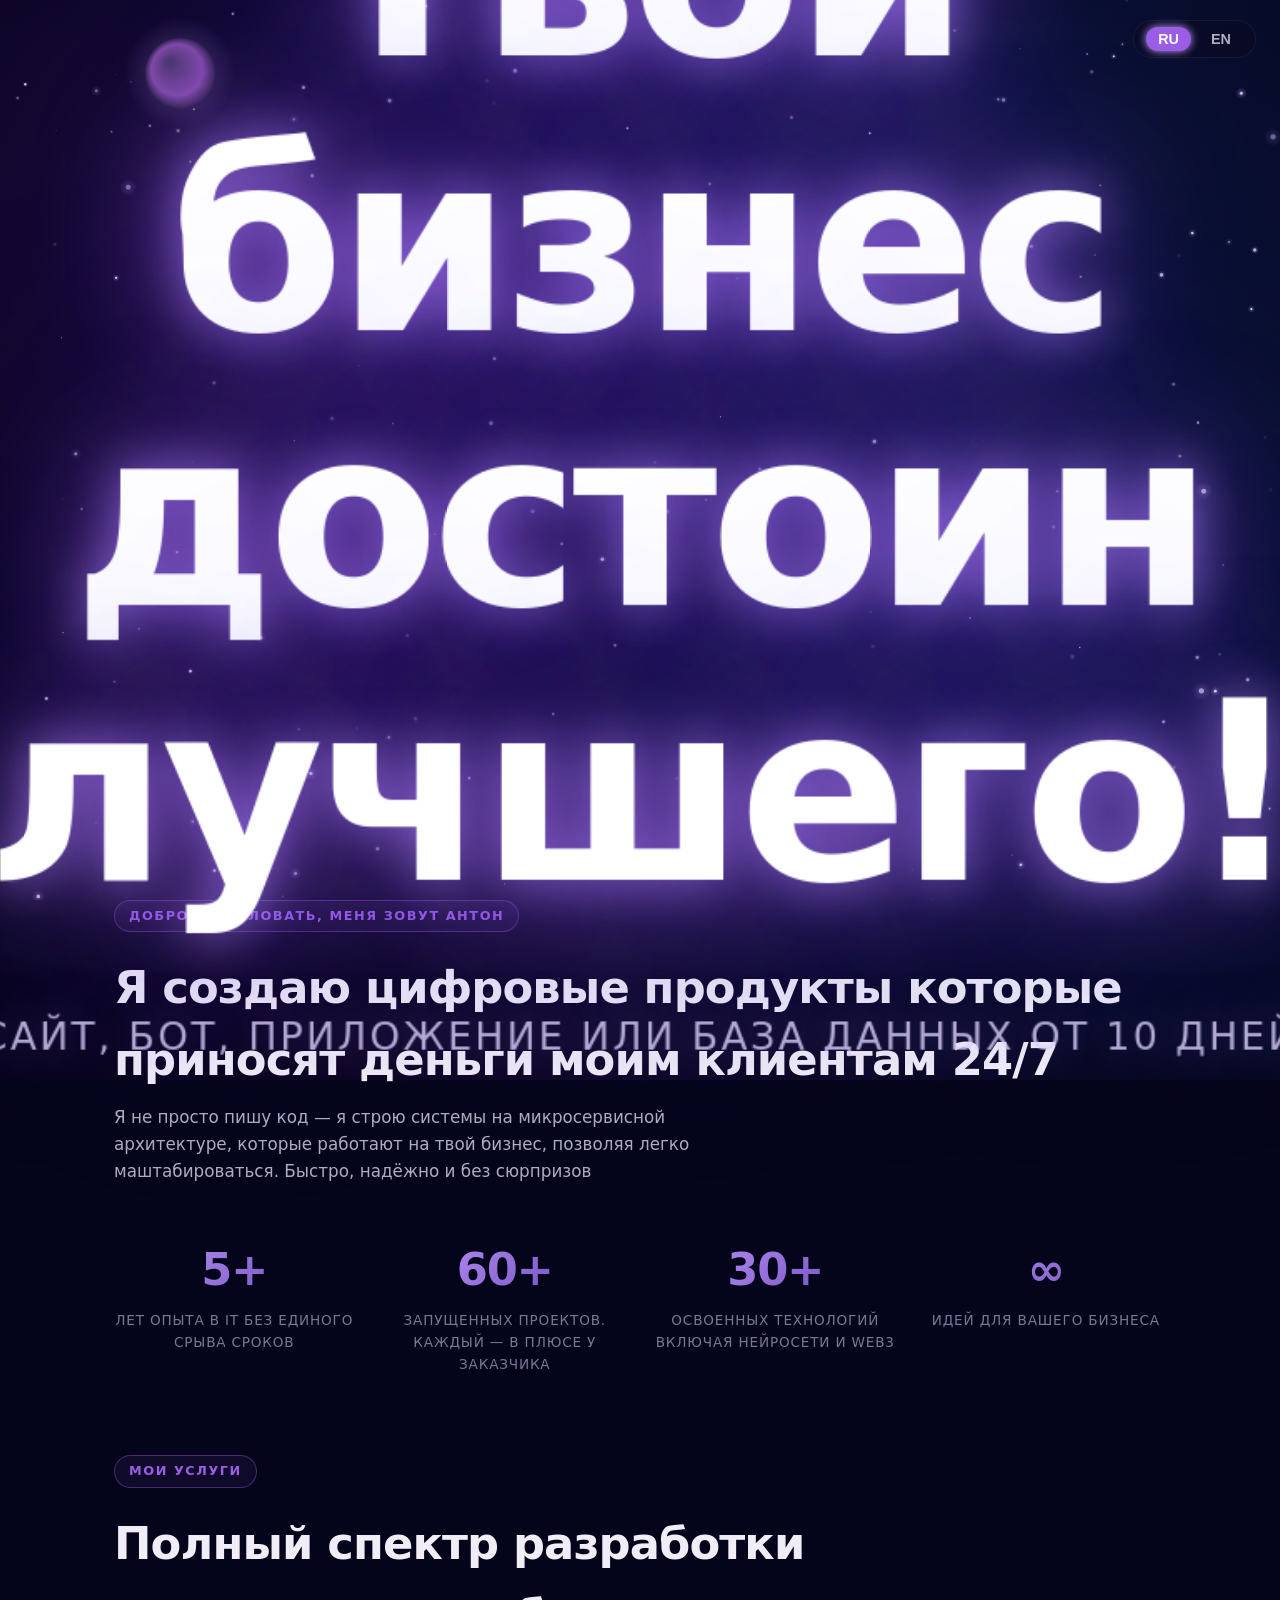
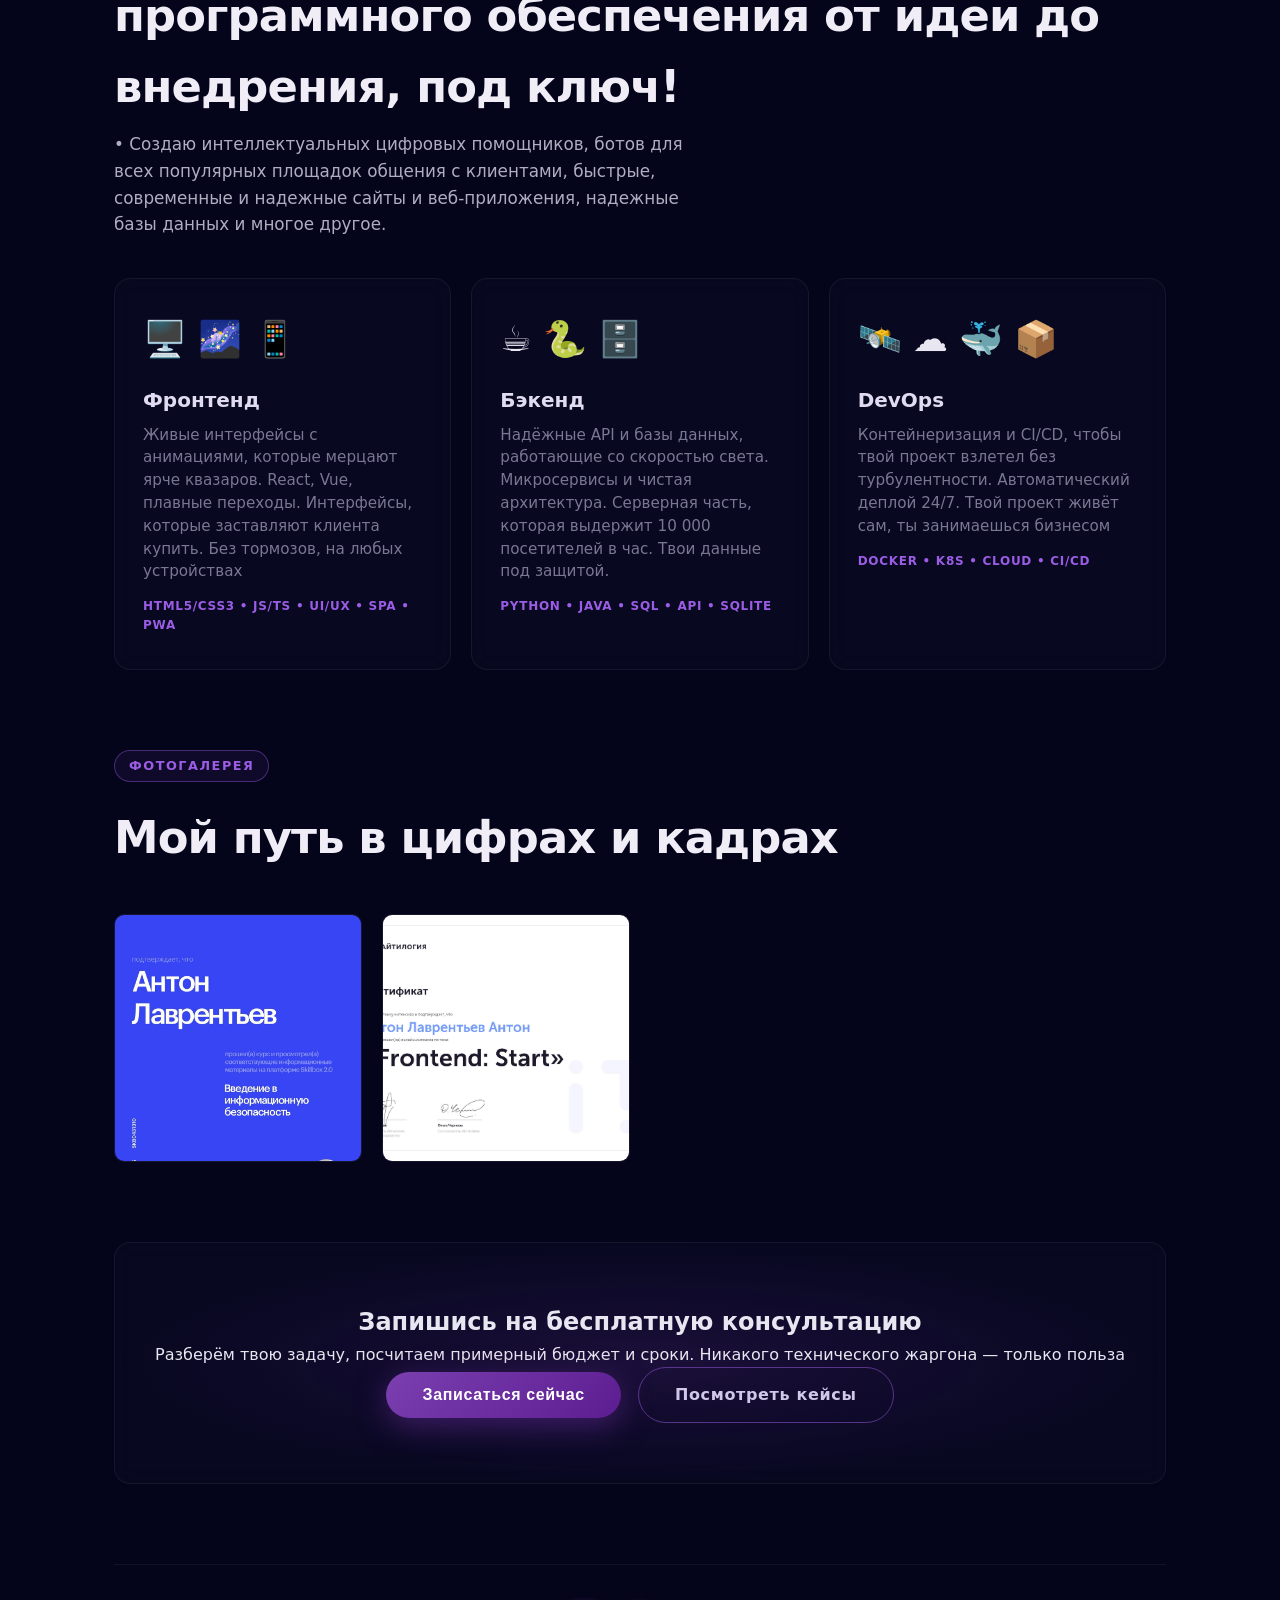
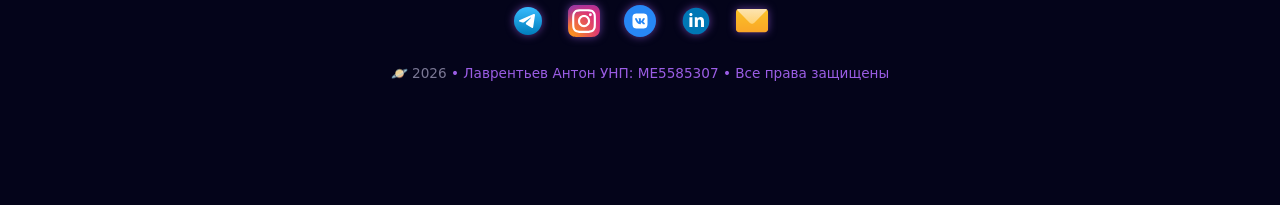
==== index.html @ 0339037e "Add files via upload" ====
<!DOCTYPE html>
<html lang="ru">
<head>
    <meta charset="UTF-8">
    <meta name="viewport" content="width=device-width, initial-scale=1.0">
    <title data-i18n="title"></title>
    <link rel="stylesheet" href="css/style.css">
</head>
<body>

    <canvas id="bgStarsCanvas"></canvas>
    <canvas id="spaceCanvas"></canvas>

    <div class="lang-switcher">
        <button class="lang-btn" data-lang="ru">RU</button>
        <button class="lang-btn" data-lang="en">EN</button>
    </div>

    <div class="hero-text-overlay" id="heroTextOverlay">
        <div class="main-title" data-i18n="hero_title"></div>
        <div class="sub-title">
            <span class="accent-star"></span> <span data-i18n="hero_welcome"></span> <span class="accent-star"></span>
        </div>
    </div>

    <div class="main-content" id="mainContent">
        <div class="content-inner">
            <div class="section" data-reveal>
                <div class="section-header">
                    <span class="label" data-i18n="greeting_label"></span>
                    <h2 data-i18n="greeting_title"></h2>
                    <p data-i18n="greeting_desc"></p>
                </div>
                <div class="stats-row">
                    <div class="stat-item"><div class="stat-number">5+</div><div class="stat-label" data-i18n="stat1"></div></div>
                    <div class="stat-item"><div class="stat-number">60+</div><div class="stat-label" data-i18n="stat2"></div></div>
                    <div class="stat-item"><div class="stat-number">30+</div><div class="stat-label" data-i18n="stat3"></div></div>
                    <div class="stat-item"><div class="stat-number">∞</div><div class="stat-label" data-i18n="stat4"></div></div>
                </div>
            </div>

            <div class="section" data-reveal>
                <div class="section-header">
                    <span class="label" data-i18n="services_label"></span>
                    <h2 data-i18n="services_title"></h2>
                    <p data-i18n="services_desc"></p>
                </div>
                <div class="cards-grid">
                    <div class="card">
                        <span class="card-icon"> 🖥️ 🌌 📱</span>
                        <h3 data-i18n="card1_title"></h3>
                        <p data-i18n="card1_desc"></p>
                        <span class="card-tag" data-i18n="card1_tag"></span>
                    </div>
                    <div class="card">
                        <span class="card-icon"> ☕️ 🐍 🗄️</span>
                        <h3 data-i18n="card2_title"></h3>
                        <p data-i18n="card2_desc"></p>
                        <span class="card-tag" data-i18n="card2_tag"></span>
                    </div>
                    <div class="card">
                        <span class="card-icon"> 🛰️ ☁️ 🐳 📦</span>
                        <h3 data-i18n="card3_title"></h3>
                        <p data-i18n="card3_desc"></p>
                        <span class="card-tag" data-i18n="card3_tag"></span>
                    </div>
                </div>
            </div>

            <div class="section" data-reveal>
                <div class="section-header">
                    <span class="label" data-i18n="gallery_label"></span>
                    <h2 data-i18n="gallery_title"></h2>
                </div>
                <div class="gallery-grid" id="galleryGrid"></div>
            </div>

            <div class="section cta-section" data-reveal>
                <h2 data-i18n="cta_title"></h2>
                <p data-i18n="cta_desc"></p>
                <button class="btn btn-primary" id="openFormBtn" data-i18n="cta_btn1"></button>
                <a href="https://github.com/lavren007" class="btn btn-outline" data-i18n="cta_btn2"></a>
            </div>

            <div class="footer">
                <div class="social-links">
                    <a href="https://t.me/lavrik0904" target="_blank" rel="noopener noreferrer"><img src="images/telegram.svg" alt="Telegram"></a>
                    <a href="https://instagram.com/ваш_логин" target="_blank" rel="noopener noreferrer"><img src="images/instagram.svg" alt="Instagram"></a>
                    <a href="https://vk.ru/id1109062218" target="_blank" rel="noopener noreferrer"><img src="images/vk.svg" alt="VK"></a>
                    <a href="https://www.linkedin.com/in/anton-l-b99325390" target="_blank" rel="noopener noreferrer"><img src="images/linkedin.svg" alt="LinkedIn"></a>
                    <a href="mailto:Anton_lavren@mail.ru" target="_blank" rel="noopener noreferrer"><img src="images/mail.svg" alt="Email"></a>
                </div>
                <p>🪐 2026 <span>•</span> <span data-i18n="footer_text"></span> <span>•</span> <span data-i18n="footer_rights"></span></p>
            </div>
        </div>
    </div>

    <!-- Модальное окно с формой обратной связи -->
    <div id="contactModal" class="modal">
        <div class="modal-content">
            <span class="close-modal">&times;</span>
            <h2 data-i18n="form_title"></h2>
            <form id="contactForm">
                <div class="form-group">
                    <label data-i18n="form_name_label"></label>
                    <input type="text" id="name" name="name" required>
                </div>
                <div class="form-group">
                    <label data-i18n="form_phone_label"></label>
                    <input type="tel" id="phone" name="phone" required>
                </div>
                <div class="form-group">
                    <label data-i18n="form_email_label"></label>
                    <input type="email" id="email" name="email" required>
                </div>
                <div class="form-group">
                    <label data-i18n="form_task_label"></label>
                    <textarea id="task" name="task" rows="4" required></textarea>
                </div>
                <button type="submit" class="btn btn-primary" data-i18n="form_submit_btn"></button>
            </form>
        </div>
    </div>

    <!-- Уведомление -->
    <div id="notification" class="notification"></div>

    <div id="lightbox" class="lightbox">
        <div class="lightbox-content">
            <button class="close-lightbox" id="closeLightboxBtn">&times;</button>
            <img id="lightboxImg" src="" alt="">
        </div>
    </div>

    <script src="script/main.js"></script>
</body>
</html>
---- css/style.css ----
/* ========== ОСНОВНЫЕ ПЕРЕМЕННЫЕ (КОСМИЧЕСКАЯ ПАЛИТРА) ========== */
:root {
    --space-dark: #04041a;
    --space-deep: #0a0a2a;
    --space-card: rgba(10, 10, 35, 0.75);
    --nebula-purple: #4a1d8c;
    --nebula-blue: #1e3b70;
    --accent-purple: #9b5de5;
    --accent-glow: #c99dff;
    --star-white: #f0eaff;
    --text-primary: #e8e6f0;
    --text-secondary: #b0adc0;
    --text-muted: #7a7794;
    --border-subtle: rgba(255, 255, 255, 0.06);
    --border-glow: rgba(155, 93, 229, 0.4);
    --radius: 16px;
    --radius-sm: 10px;
}

* {
    margin: 0;
    padding: 0;
    box-sizing: border-box;
}

html {
    scroll-behavior: smooth;
}

body {
    font-family: 'Inter', 'Segoe UI', system-ui, -apple-system, sans-serif;
    background-color: var(--space-dark);
    color: var(--text-primary);
    line-height: 1.6;
    overflow-x: hidden;
    -webkit-font-smoothing: antialiased;
    position: relative;
    z-index: 0;
}

/* Туманности (градиентные пятна) – постоянный фон */
body::before {
    content: '';
    position: fixed;
    top: -20%;
    left: -10%;
    width: 120%;
    height: 140%;
    background:
        radial-gradient(ellipse at 20% 30%, rgba(72, 20, 120, 0.25) 0%, transparent 55%),
        radial-gradient(ellipse at 80% 70%, rgba(20, 40, 100, 0.3) 0%, transparent 55%),
        radial-gradient(ellipse at 40% 80%, rgba(80, 20, 100, 0.2) 0%, transparent 55%),
        radial-gradient(ellipse at 70% 20%, rgba(30, 60, 130, 0.25) 0%, transparent 55%);
    pointer-events: none;
    z-index: 0;
    animation: nebulaDrift 20s ease-in-out infinite alternate;
}

@keyframes nebulaDrift {
    0% {
        transform: scale(1) translate(0, 0);
    }

    100% {
        transform: scale(1.08) translate(-1%, 1%);
    }
}

/* ========== ФОНОВОЕ ЗВЁЗДНОЕ НЕБО ========== */
#bgStarsCanvas {
    position: fixed;
    top: 0;
    left: 0;
    width: 100%;
    height: 100%;
    z-index: 0;
    pointer-events: none;
}

#spaceCanvas {
    position: fixed;
    top: 0;
    left: 0;
    width: 100%;
    height: 100%;
    z-index: 10;
    pointer-events: none;
    transition: opacity 0.4s ease;
}

#spaceCanvas.dispersed {
    opacity: 0;
    transition: opacity 0.8s ease 0.2s;
}

/* ========== ШАПКА С ПЕРЕКЛЮЧАТЕЛЕМ ЯЗЫКА ========== */
.lang-switcher {
    position: fixed;
    top: 20px;
    right: 24px;
    z-index: 100;
    background: rgba(10, 10, 35, 0.6);
    backdrop-filter: blur(8px);
    border-radius: 40px;
    padding: 6px 12px;
    border: 1px solid var(--border-subtle);
    display: flex;
    gap: 8px;
}

.lang-btn {
    background: transparent;
    border: none;
    color: var(--text-secondary);
    font-weight: 600;
    font-size: 0.9rem;
    cursor: pointer;
    padding: 4px 12px;
    border-radius: 30px;
    transition: all 0.2s ease;
}

.lang-btn.active {
    background: var(--accent-purple);
    color: white;
    box-shadow: 0 0 8px var(--accent-glow);
}

.lang-btn:hover:not(.active) {
    background: rgba(155, 93, 229, 0.3);
    color: white;
}

/* ========== ГЕРОЙ ТЕКСТ ========== */
.hero-text-overlay {
    position: fixed;
    top: 50%;
    left: 50%;
    transform: translate(-50%, -50%) scale(1);
    z-index: 20;
    pointer-events: none;
    text-align: center;
    will-change: transform, opacity;
    transition: opacity 0.3s ease;
    width: 90vw;
    max-width: 900px;
}

.hero-text-overlay.faded {
    opacity: 0;
    transition: opacity 0.5s ease;
}

.hero-text-overlay .main-title {
    font-size: clamp(2.2rem, 5vw, 5rem);
    font-weight: 900;
    letter-spacing: -0.03em;
    color: #ffffff;
    text-shadow: 0 0 80px rgba(155, 93, 229, 0.8), 0 0 160px rgba(100, 80, 220, 0.6), 0 0 30px rgba(180, 140, 255, 0.7);
    margin-bottom: 0.3em;
    line-height: 1.1;
}

.hero-text-overlay .sub-title {
    font-size: clamp(1rem, 1.8vw, 1.5rem);
    font-weight: 400;
    letter-spacing: 0.08em;
    color: rgba(220, 210, 255, 0.8);
    text-shadow: 0 0 30px rgba(179, 127, 245, 0.5);
    text-transform: uppercase;
}

.accent-star {
    display: inline-block;
    width: 12px;
    height: 12px;
    background: #fff;
    border-radius: 50%;
    margin: 0 8px;
    vertical-align: middle;
    box-shadow: 0 0 16px #ffffff, 0 0 32px #c99dff, 0 0 48px #9b5de5;
    animation: starPulse 2s ease-in-out infinite;
}

@keyframes starPulse {

    0%,
    100% {
        box-shadow: 0 0 12px #fff, 0 0 24px #c99dff, 0 0 36px #9b5de5;
    }

    50% {
        box-shadow: 0 0 28px #fff, 0 0 56px #e0b0ff, 0 0 80px #b37ff5;
    }
}

/* ========== ОСНОВНОЙ КОНТЕНТ ========== */
.main-content {
    position: relative;
    z-index: 5;
    padding-top: 100vh;
}

.content-inner {
    max-width: 1100px;
    margin: 0 auto;
    padding: 0 24px 80px;
    background: transparent;
}

/* Секции */
.section {
    margin-bottom: 80px;
    opacity: 0;
    transform: translateY(30px);
    transition: opacity 0.7s ease, transform 0.7s ease;
}

.section.visible {
    opacity: 1;
    transform: translateY(0);
}

.section-header {
    margin-bottom: 40px;
}

.section-header .label {
    display: inline-block;
    font-size: 0.8rem;
    font-weight: 600;
    letter-spacing: 0.12em;
    text-transform: uppercase;
    color: var(--accent-purple);
    margin-bottom: 10px;
    padding: 5px 14px;
    border: 1px solid rgba(155, 93, 229, 0.4);
    border-radius: 20px;
    background: rgba(155, 93, 229, 0.08);
}

.section-header h2 {
    font-size: clamp(1.8rem, 3.5vw, 2.8rem);
    font-weight: 800;
    letter-spacing: -0.02em;
    color: #f0edf7;
    margin-top: 10px;
}

.section-header p {
    color: var(--text-secondary);
    font-size: 1.05rem;
    margin-top: 8px;
    max-width: 600px;
}

/* Карточки */
.cards-grid {
    display: grid;
    grid-template-columns: repeat(auto-fit, minmax(280px, 1fr));
    gap: 20px;
}

.card {
    background: var(--space-card);
    backdrop-filter: blur(12px);
    border: 1px solid var(--border-subtle);
    border-radius: var(--radius);
    padding: 32px 28px;
    transition: all 0.6s ease;
    position: relative;
    overflow: hidden;
}

.card::before {
    content: '';
    position: absolute;
    top: -50%;
    left: -50%;
    width: 200%;
    height: 200%;
    background: radial-gradient(circle at 30% 20%, rgba(155, 93, 229, 0.08) 0%, transparent 55%);
    pointer-events: none;
    opacity: 0;
    transition: opacity 0.6s;
}

.card:hover::before {
    opacity: 1;
}

.card:hover {
    border-color: var(--border-glow);
    transform: translateY(-4px);
    box-shadow: 0 20px 50px rgba(0, 0, 0, 0.6), 0 0 40px rgba(107, 47, 160, 0.2);
}

.card .card-icon {
    font-size: 2.2rem;
    margin-bottom: 16px;
    display: block;
}

.card h3 {
    font-size: 1.25rem;
    font-weight: 700;
    margin-bottom: 8px;
    color: #e0dbf0;
}

.card p {
    color: var(--text-muted);
    font-size: 0.95rem;
    line-height: 1.5;
}

.card .card-tag {
    display: inline-block;
    margin-top: 14px;
    font-size: 0.75rem;
    font-weight: 600;
    letter-spacing: 0.06em;
    color: var(--accent-purple);
    text-transform: uppercase;
}

/* Статистика */
.stats-row {
    display: flex;
    flex-wrap: wrap;
    gap: 30px;
    justify-content: center;
    margin: 50px 0;
}

.stat-item {
    text-align: center;
    flex: 1 1 150px;
    min-width: 130px;
}

.stat-item .stat-number {
    font-size: 2.8rem;
    font-weight: 900;
    letter-spacing: -0.03em;
    background: linear-gradient(135deg, #c99dff, #5b3fb0);
    -webkit-background-clip: text;
    background-clip: text;
    color: transparent;
}

.stat-item .stat-label {
    font-size: 0.85rem;
    color: var(--text-muted);
    text-transform: uppercase;
    letter-spacing: 0.06em;
    margin-top: 4px;
}

/* ========== ФОТОГАЛЕРЕЯ ========== */
.gallery-grid {
    display: grid;
    grid-template-columns: repeat(auto-fill, minmax(240px, 1fr));
    gap: 20px;
    margin-top: 30px;
}

.gallery-item {
    position: relative;
    border-radius: var(--radius-sm);
    overflow: hidden;
    cursor: pointer;
    aspect-ratio: 1 / 1;
    background: var(--space-card);
    border: 1px solid var(--border-subtle);
    transition: transform 0.3s ease, box-shadow 0.3s ease;
}

.gallery-item img {
    width: 100%;
    height: 100%;
    object-fit: cover;
    transition: transform 0.4s ease;
}

.gallery-item:hover {
    transform: scale(1.02);
    box-shadow: 0 10px 30px rgba(0, 0, 0, 0.5);
    border-color: var(--border-glow);
}

.gallery-item:hover img {
    transform: scale(1.05);
}

/* Lightbox (модальное окно) */
.lightbox {
    position: fixed;
    top: 0;
    left: 0;
    width: 100%;
    height: 100%;
    background: rgba(0, 0, 0, 0.92);
    backdrop-filter: blur(12px);
    z-index: 1000;
    display: flex;
    align-items: center;
    justify-content: center;
    visibility: hidden;
    opacity: 0;
    transition: visibility 0.2s, opacity 0.2s;
}

.lightbox.active {
    visibility: visible;
    opacity: 1;
}

.lightbox-content {
    max-width: 85vw;
    max-height: 85vh;
    position: relative;
}

.lightbox-content img {
    width: auto;
    max-width: 100%;
    max-height: 85vh;
    border-radius: var(--radius);
    box-shadow: 0 0 50px rgba(155, 93, 229, 0.4);
    border: 1px solid var(--border-glow);
}

.close-lightbox {
    position: absolute;
    top: -40px;
    right: -10px;
    font-size: 36px;
    color: white;
    cursor: pointer;
    background: none;
    border: none;
    font-weight: bold;
    text-shadow: 0 0 10px var(--accent-purple);
}

.close-lightbox:hover {
    color: var(--accent-glow);
}

/* CTA блок */
.cta-section {
    text-align: center;
    padding: 60px 20px;
    border-radius: var(--radius);
    background: radial-gradient(ellipse at center, rgba(107, 47, 160, 0.2) 0%, transparent 70%),
        var(--space-card);
    backdrop-filter: blur(12px);
    border: 1px solid var(--border-subtle);
}

.btn {
    display: inline-block;
    padding: 14px 36px;
    border-radius: 30px;
    font-weight: 700;
    font-size: 1rem;
    letter-spacing: 0.04em;
    text-decoration: none;
    cursor: pointer;
    transition: all 0.35s ease;
    border: none;
}

.btn-primary {
    background: linear-gradient(135deg, #7b3fb0, #5c1d90);
    color: #fff;
    box-shadow: 0 8px 30px rgba(107, 47, 160, 0.5);
}

.btn-primary:hover {
    box-shadow: 0 14px 40px rgba(155, 93, 229, 0.7);
    transform: translateY(-2px);
}

.btn-outline {
    background: transparent;
    color: #d0c8e8;
    border: 1.5px solid rgba(155, 93, 229, 0.5);
    margin-left: 12px;
}

.btn-outline:hover {
    border-color: var(--accent-purple);
    background: rgba(155, 93, 229, 0.1);
}

/* Футер с соцсетями */
.footer {
    text-align: center;
    padding: 40px 20px;
    color: var(--text-muted);
    font-size: 0.85rem;
    border-top: 1px solid var(--border-subtle);
    margin-top: 40px;
}

.social-links {
    display: flex;
    justify-content: center;
    gap: 24px;
    margin-bottom: 20px;
    flex-wrap: wrap;
}

.social-links a {
    display: inline-block;
    transition: transform 0.2s ease;
}

.social-links a:hover {
    transform: translateY(-3px);
}

.social-links img {
    width: 32px;
    height: 32px;
    filter: drop-shadow(0 0 4px rgba(155, 93, 229, 0.6));
}

.footer span {
    color: var(--accent-purple);
}

/* ========== АДАПТИВНОСТЬ ========== */
@media (max-width: 1760px) {
    .hero-text-overlay .main-title {
        font-size: 150px;
        left: -7px;
    }

    .main-info {
        max-width: 640px;
    }
}

@media (max-width: 1200px) {
    .main-info {
        max-width: 540px;
    }

    .main {
        padding: 111px 20px 20px;
    }

    .hero-text-overlay .main-title {
        font-size: 120px;
        left: -4px;
    }

    .main-title-ghost {
        font-size: 220px;
    }
}

@media (max-width: 1024px) {
    .hero-text-overlay .main-title {
        margin-top: 30px;
    }

    .main {
        flex-direction: column-reverse;
    }

    .main-image {
        max-width: 350px;
        position: absolute;
        left: 370px;
        top: 370px;
    }

    .main-info {
        max-width: 100%;
    }

    .main-actions {
        gap: 10px;
    }

    .main-actions .button {
        height: 50px;
        font-size: 14px;
        width: auto;
        max-width: 300px;
    }

    .main-description {
        max-width: 350px;
    }
}

@media (max-width: 570px) {
    .hero-text-overlay .main-title {
        font-size: 88px;
    }

    .main-description {
        max-width: 100%;
    }

    .main-actions {
        width: 100%;
    }

    .main-actions .button {
        width: 100%;
        max-width: 100%;
    }

    .main-image {
        max-width: 650px;
        position: absolute;
        left: 170px;
        top: 70px;
        opacity: 0.2;
    }
}

@media (max-width: 400px) {
    .hero-text-overlay .main-title {
        font-size: 70px;
    }
}

/* Оригинальная адаптивность (сохранена) */
@media (max-width: 768px) {
    .hero-text-overlay .main-title {
        font-size: clamp(1.8rem, 8vw, 3rem);
        white-space: normal;
    }

    .hero-text-overlay .sub-title {
        font-size: 0.9rem;
    }

    .cards-grid {
        grid-template-columns: 1fr;
        gap: 14px;
    }

    .btn-outline {
        margin-left: 0;
        margin-top: 10px;
    }

    .cta-section {
        padding: 40px 16px;
    }

    .content-inner {
        padding: 0 16px 60px;
    }

    .stats-row {
        gap: 18px;
    }

    .stat-item .stat-number {
        font-size: 2rem;
    }

    .lang-switcher {
        top: 12px;
        right: 12px;
        padding: 4px 8px;
    }

    .lang-btn {
        font-size: 0.75rem;
        padding: 2px 8px;
    }
}

@media (max-width: 480px) {
    .hero-text-overlay .main-title {
        font-size: 1.6rem;
    }

    .hero-text-overlay .sub-title {
        font-size: 0.75rem;
    }

    .card {
        padding: 22px 18px;
    }
}

/* ========== МОДАЛЬНОЕ ОКНО С ФОРМОЙ ========== */
.modal {
    display: none;
    position: fixed;
    z-index: 1100;
    left: 0;
    top: 0;
    width: 100%;
    height: 100%;
    background-color: rgba(0, 0, 0, 0.8);
    backdrop-filter: blur(8px);
    align-items: center;
    justify-content: center;
}

.modal-content {
    background: var(--space-card);
    backdrop-filter: blur(16px);
    border: 1px solid var(--border-glow);
    border-radius: var(--radius);
    padding: 32px;
    max-width: 500px;
    width: 90%;
    position: relative;
    animation: slideUp 0.3s ease;
}

@keyframes slideUp {
    from {
        transform: translateY(30px);
        opacity: 0;
    }

    to {
        transform: translateY(0);
        opacity: 1;
    }
}

.close-modal {
    position: absolute;
    top: 16px;
    right: 24px;
    font-size: 28px;
    font-weight: bold;
    cursor: pointer;
    color: var(--text-secondary);
    transition: color 0.2s;
}

.close-modal:hover {
    color: var(--accent-glow);
}

.modal-content h2 {
    margin-bottom: 24px;
    color: #fff;
    text-align: center;
}

.form-group {
    margin-bottom: 20px;
}

.form-group label {
    display: block;
    margin-bottom: 8px;
    color: var(--text-secondary);
    font-size: 0.9rem;
}

.form-group input,
.form-group textarea {
    width: 100%;
    padding: 12px;
    background: rgba(0, 0, 0, 0.4);
    border: 1px solid var(--border-subtle);
    border-radius: var(--radius-sm);
    color: white;
    font-family: inherit;
    font-size: 1rem;
    transition: border 0.2s;
}

.form-group input:focus,
.form-group textarea:focus {
    outline: none;
    border-color: var(--accent-purple);
}

.modal-content button {
    width: 100%;
    margin-top: 12px;
}

/* Уведомление */
.notification {
    position: fixed;
    bottom: 30px;
    left: 50%;
    transform: translateX(-50%);
    background: var(--accent-purple);
    color: white;
    padding: 12px 24px;
    border-radius: 40px;
    font-weight: 600;
    z-index: 1200;
    opacity: 0;
    transition: opacity 0.3s ease;
    pointer-events: none;
    text-align: center;
    backdrop-filter: blur(4px);
    box-shadow: 0 0 20px rgba(155, 93, 229, 0.5);
}

.notification.show {
    opacity: 1;
}
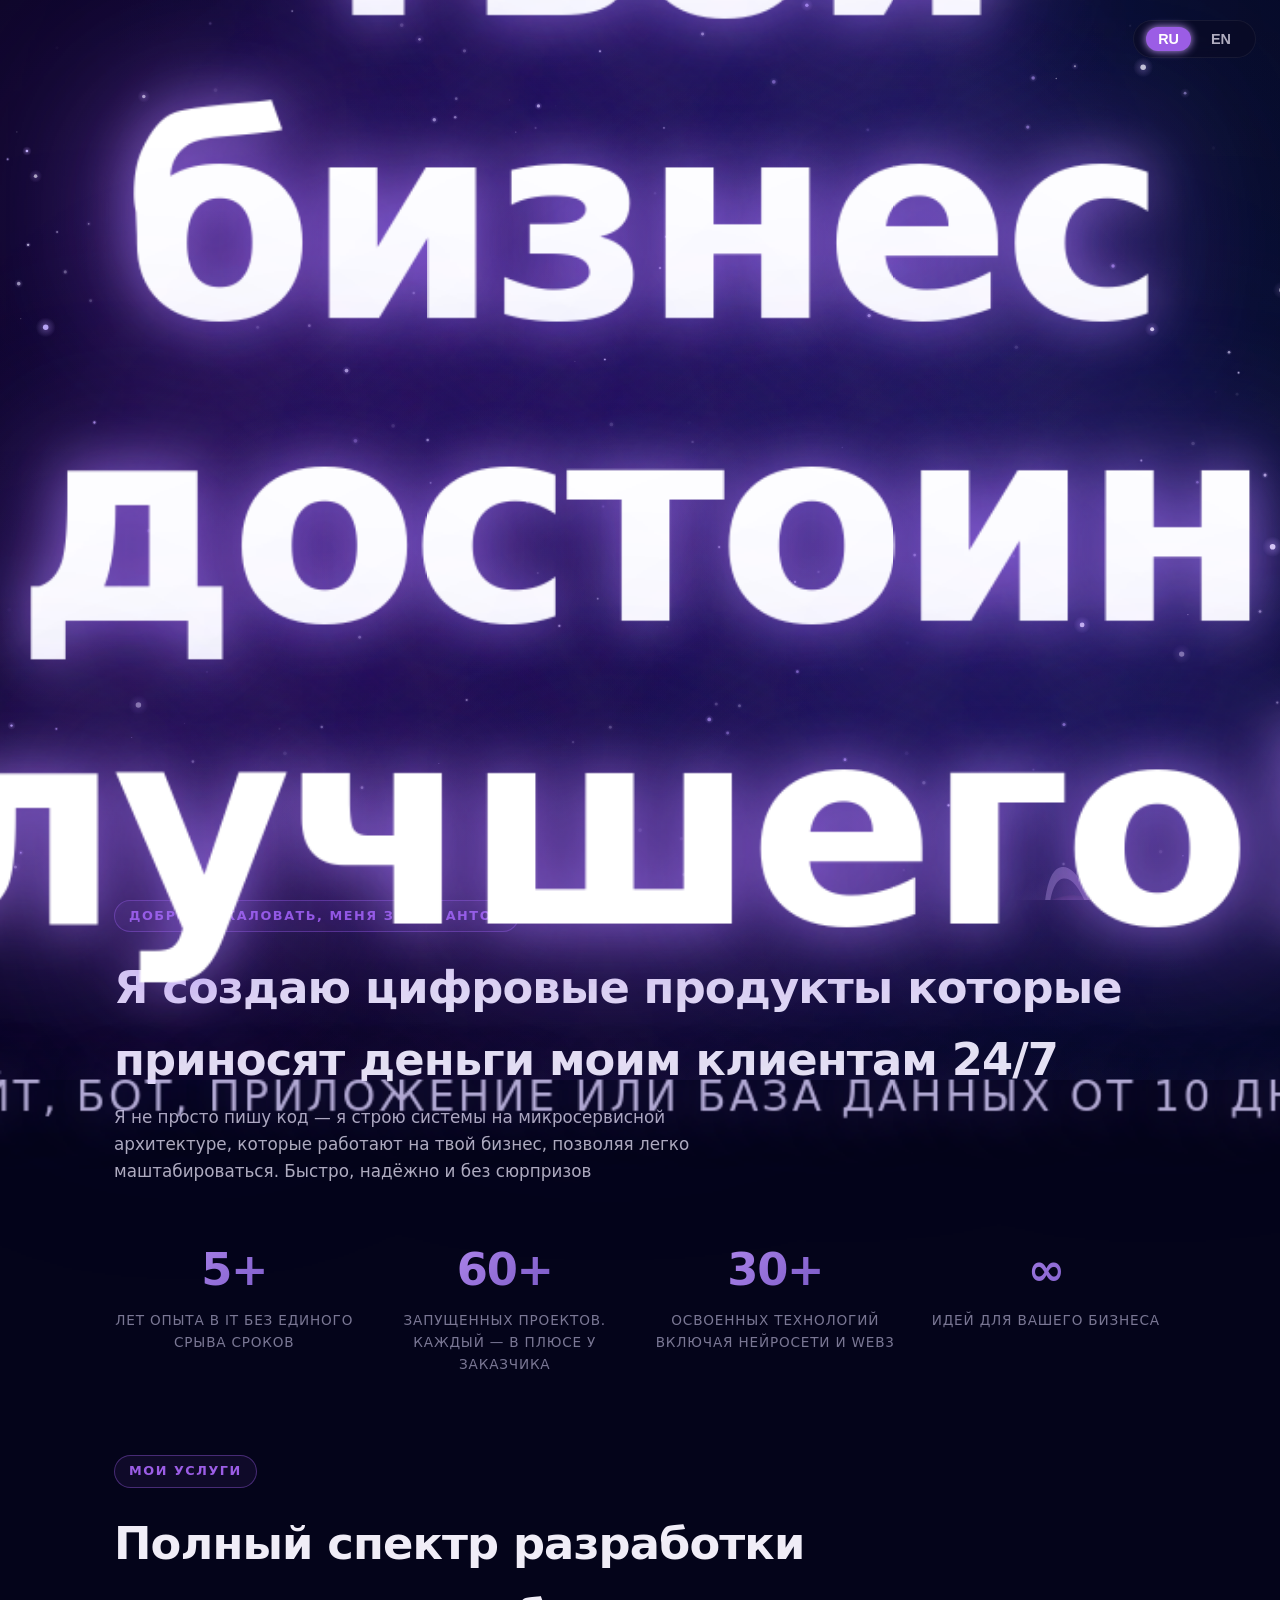
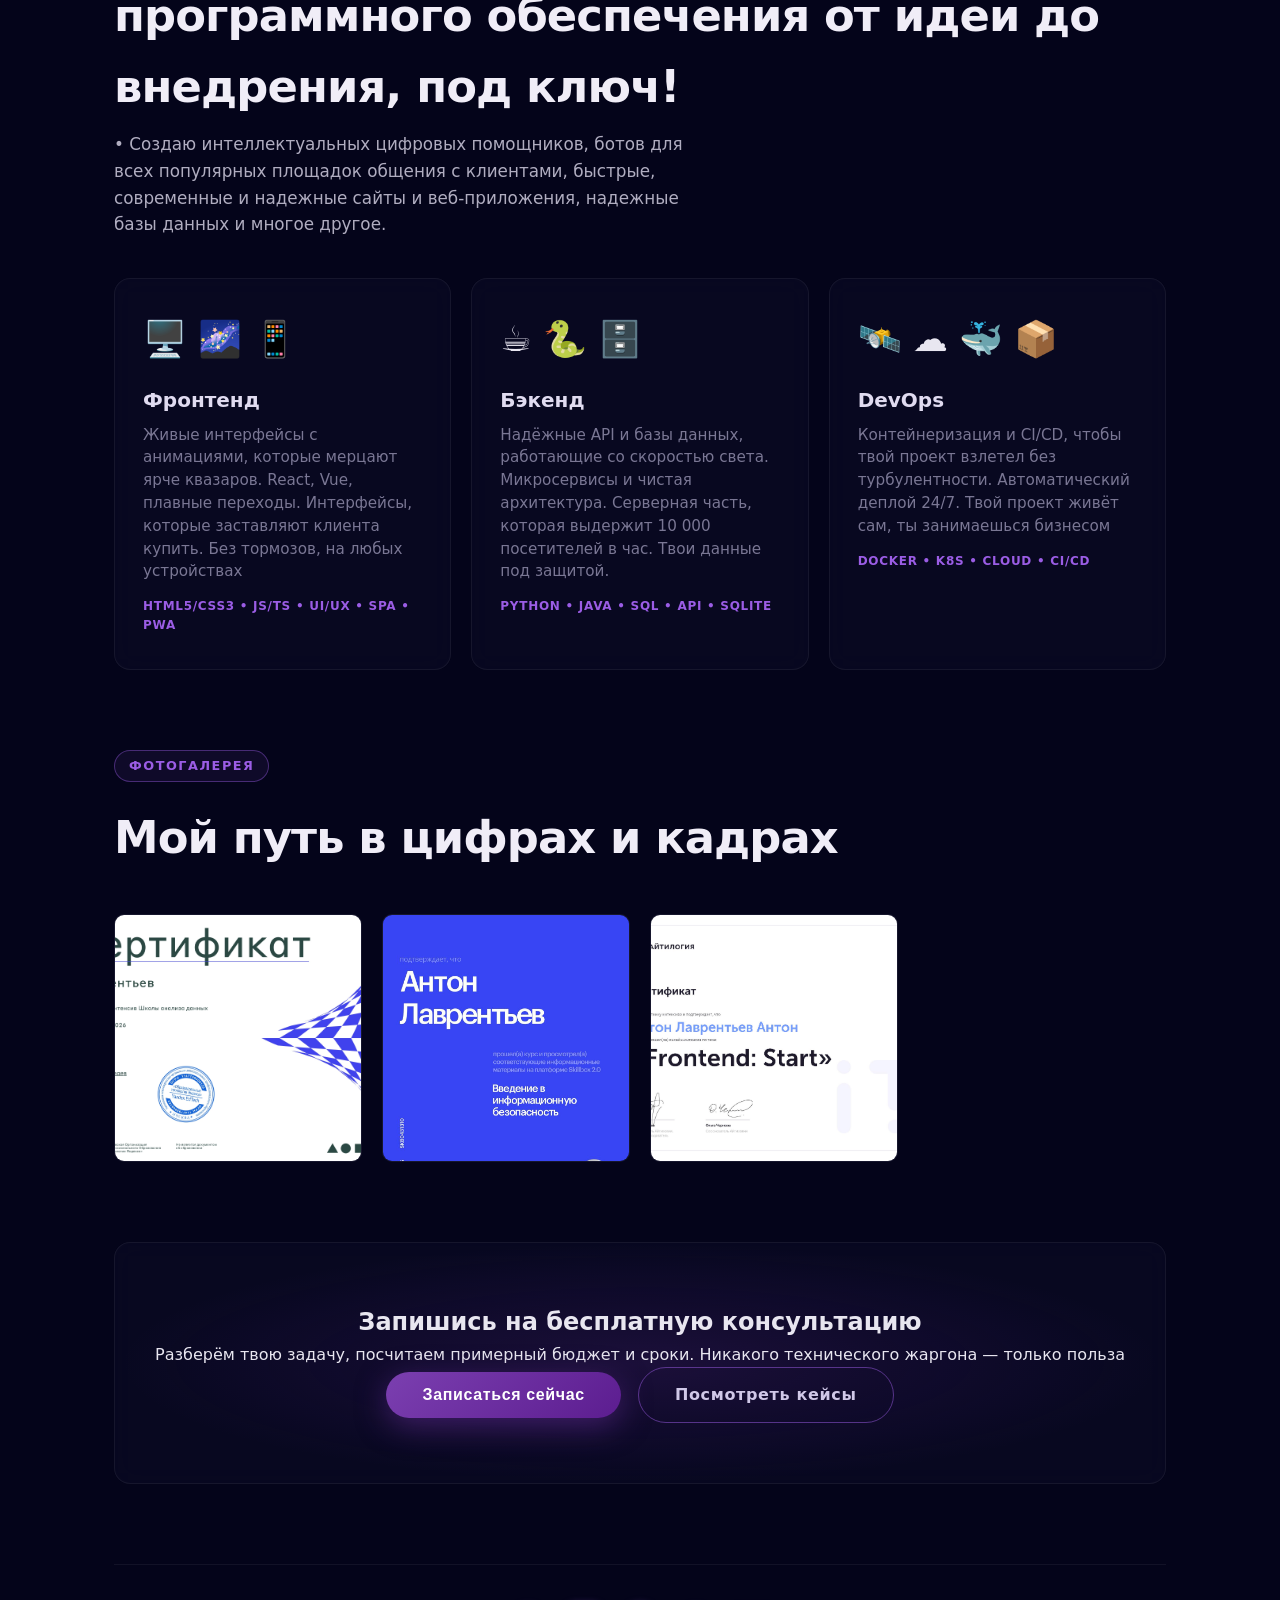
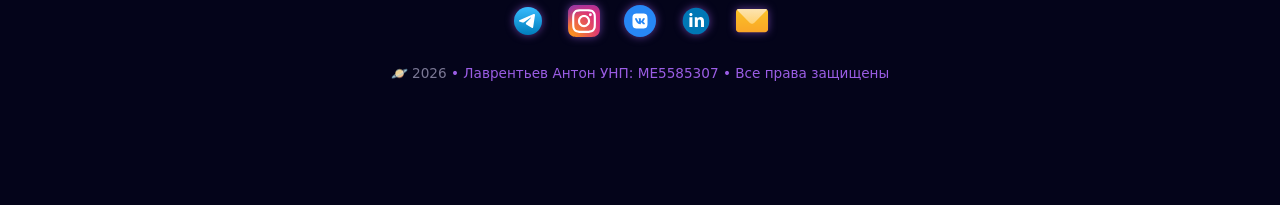
==== commit fbc1778d: "Update index.html" ====
--- a/index.html
+++ b/index.html
@@ -1,6 +1,7 @@
 <!DOCTYPE html>
 <html lang="ru">
 <head>
+    <meta name="google-site-verification" content="ukMsgG-inMY1Nw3YggM6XoAOdl7BHRd47Bbz0P9wOM4" />
     <meta charset="UTF-8">
     <meta name="viewport" content="width=device-width, initial-scale=1.0">
     <title data-i18n="title"></title>
@@ -134,4 +135,4 @@
 
     <script src="script/main.js"></script>
 </body>
-</html>+</html>
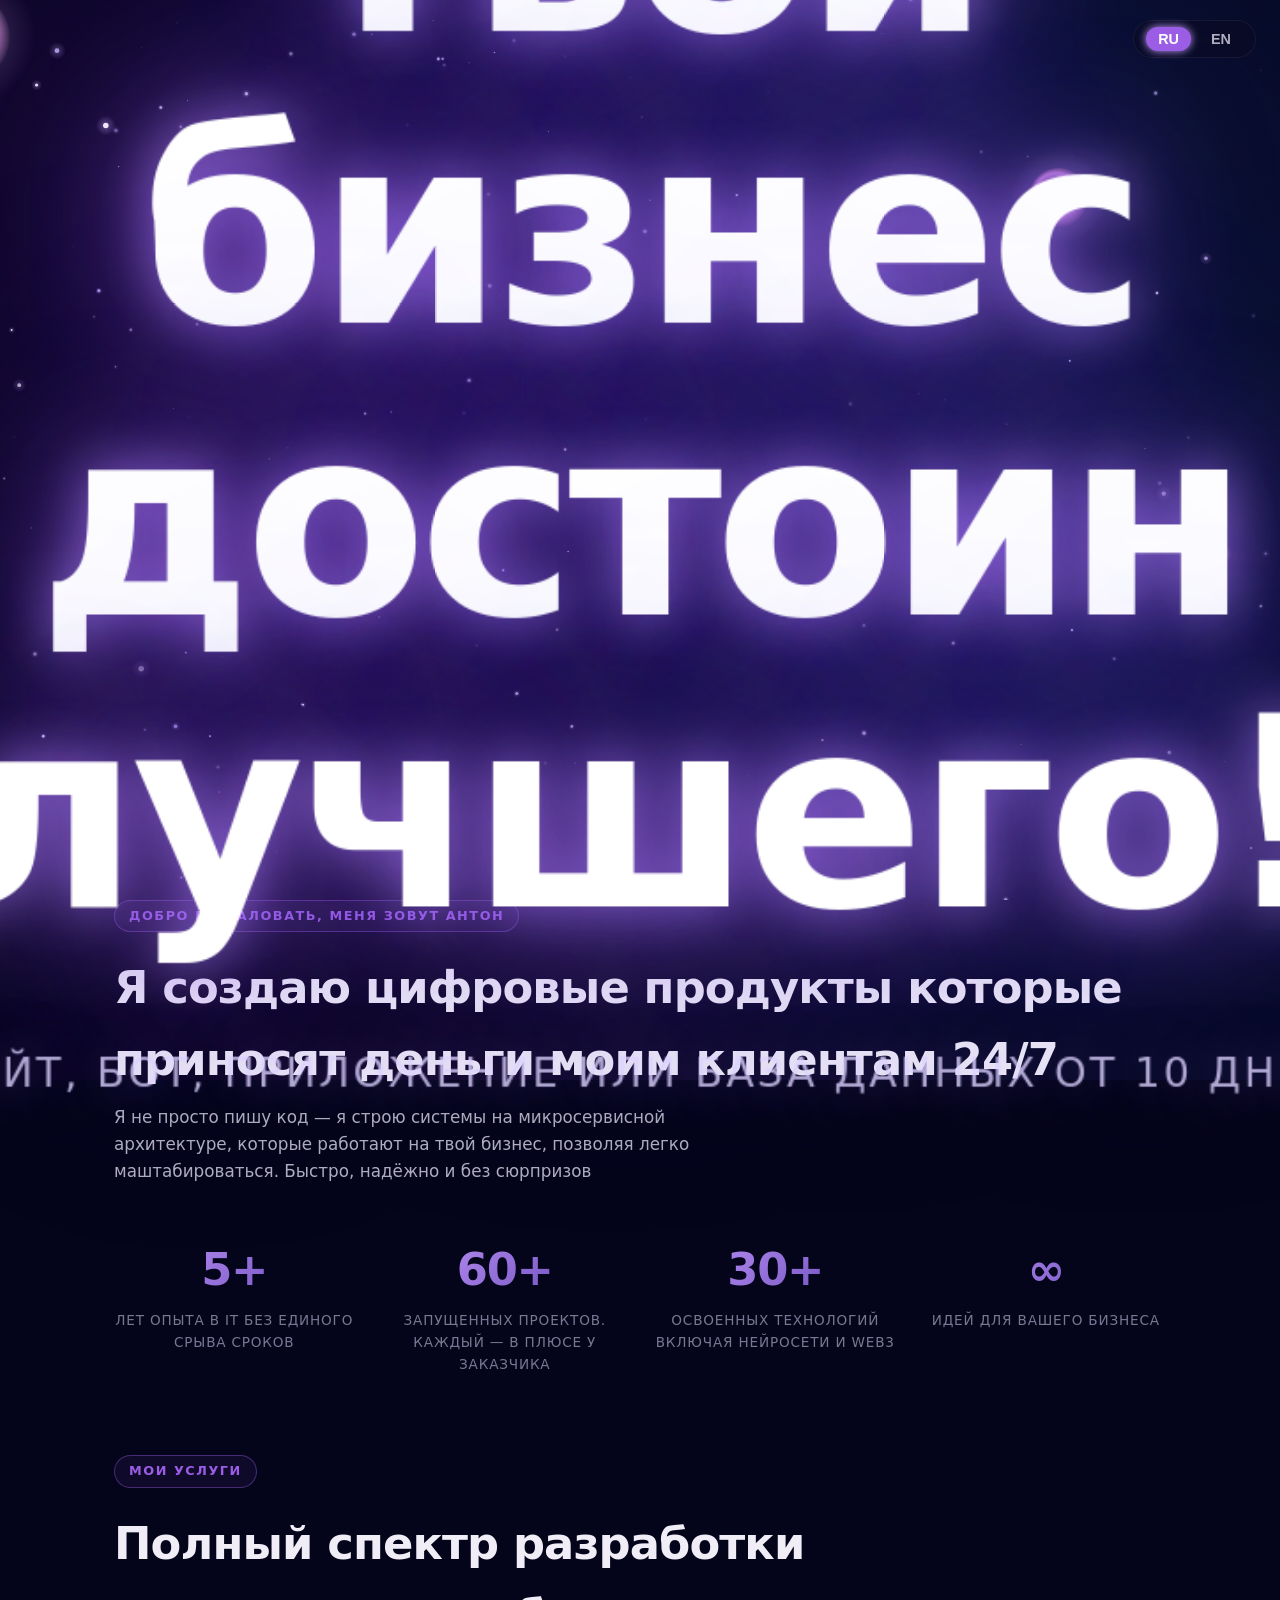
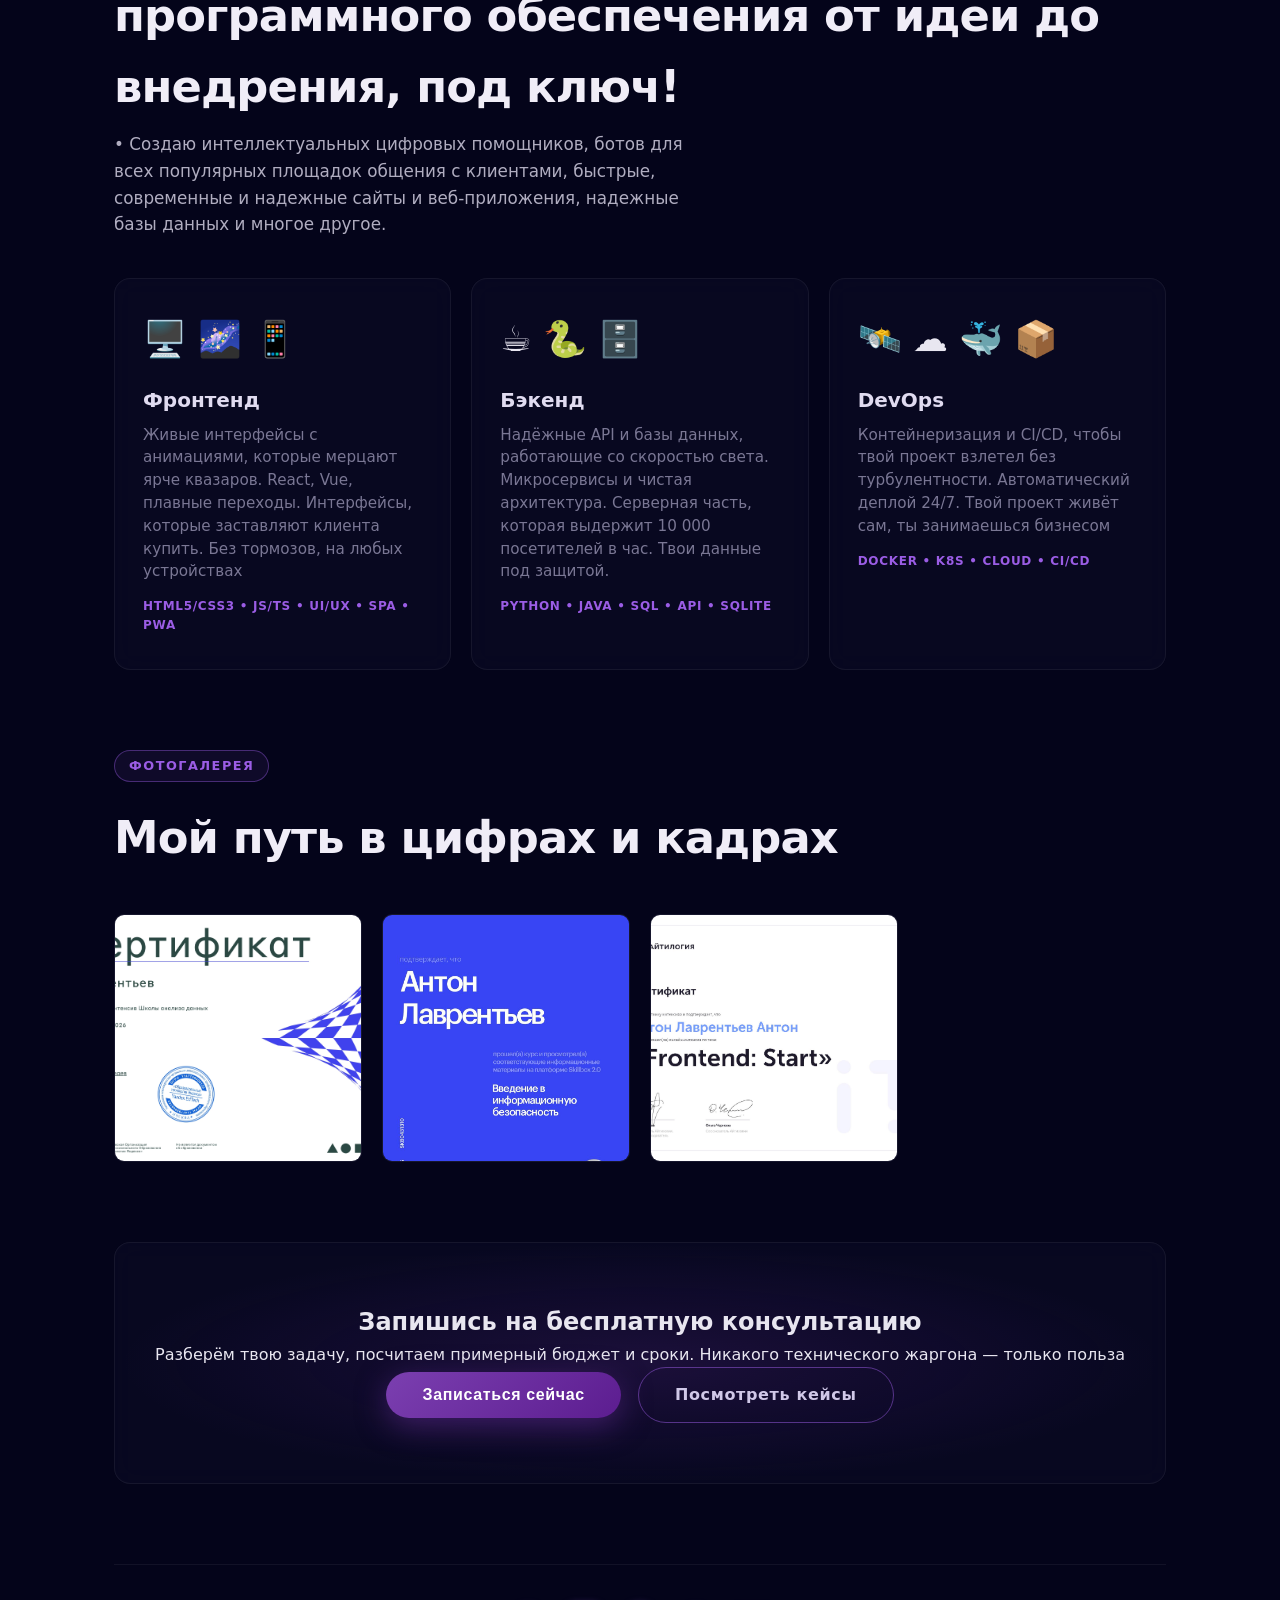
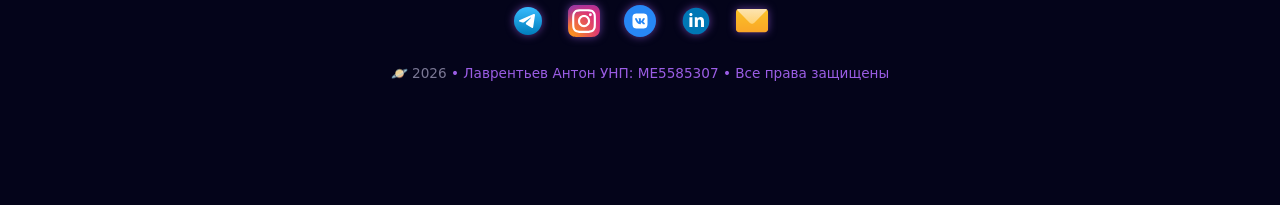
==== commit 63b24af4: "Update index.html" ====
--- a/index.html
+++ b/index.html
@@ -4,7 +4,11 @@
     <meta name="google-site-verification" content="ukMsgG-inMY1Nw3YggM6XoAOdl7BHRd47Bbz0P9wOM4" />
     <meta charset="UTF-8">
     <meta name="viewport" content="width=device-width, initial-scale=1.0">
-    <title data-i18n="title"></title>
+    
+    <!-- Стандартные SEO-теги (основной язык — русский) -->
+    <title data-i18n="title">Lav Lab IT— портфолио разработчика | Антон Лаврентьев</title>
+    <meta name="description" data-i18n="description" content="Портфолио разработчика программного обеспечения: проекты, навыки, контакты. Создаю современные сайты и приложения.">
+    
     <link rel="stylesheet" href="css/style.css">
 </head>
 <body>
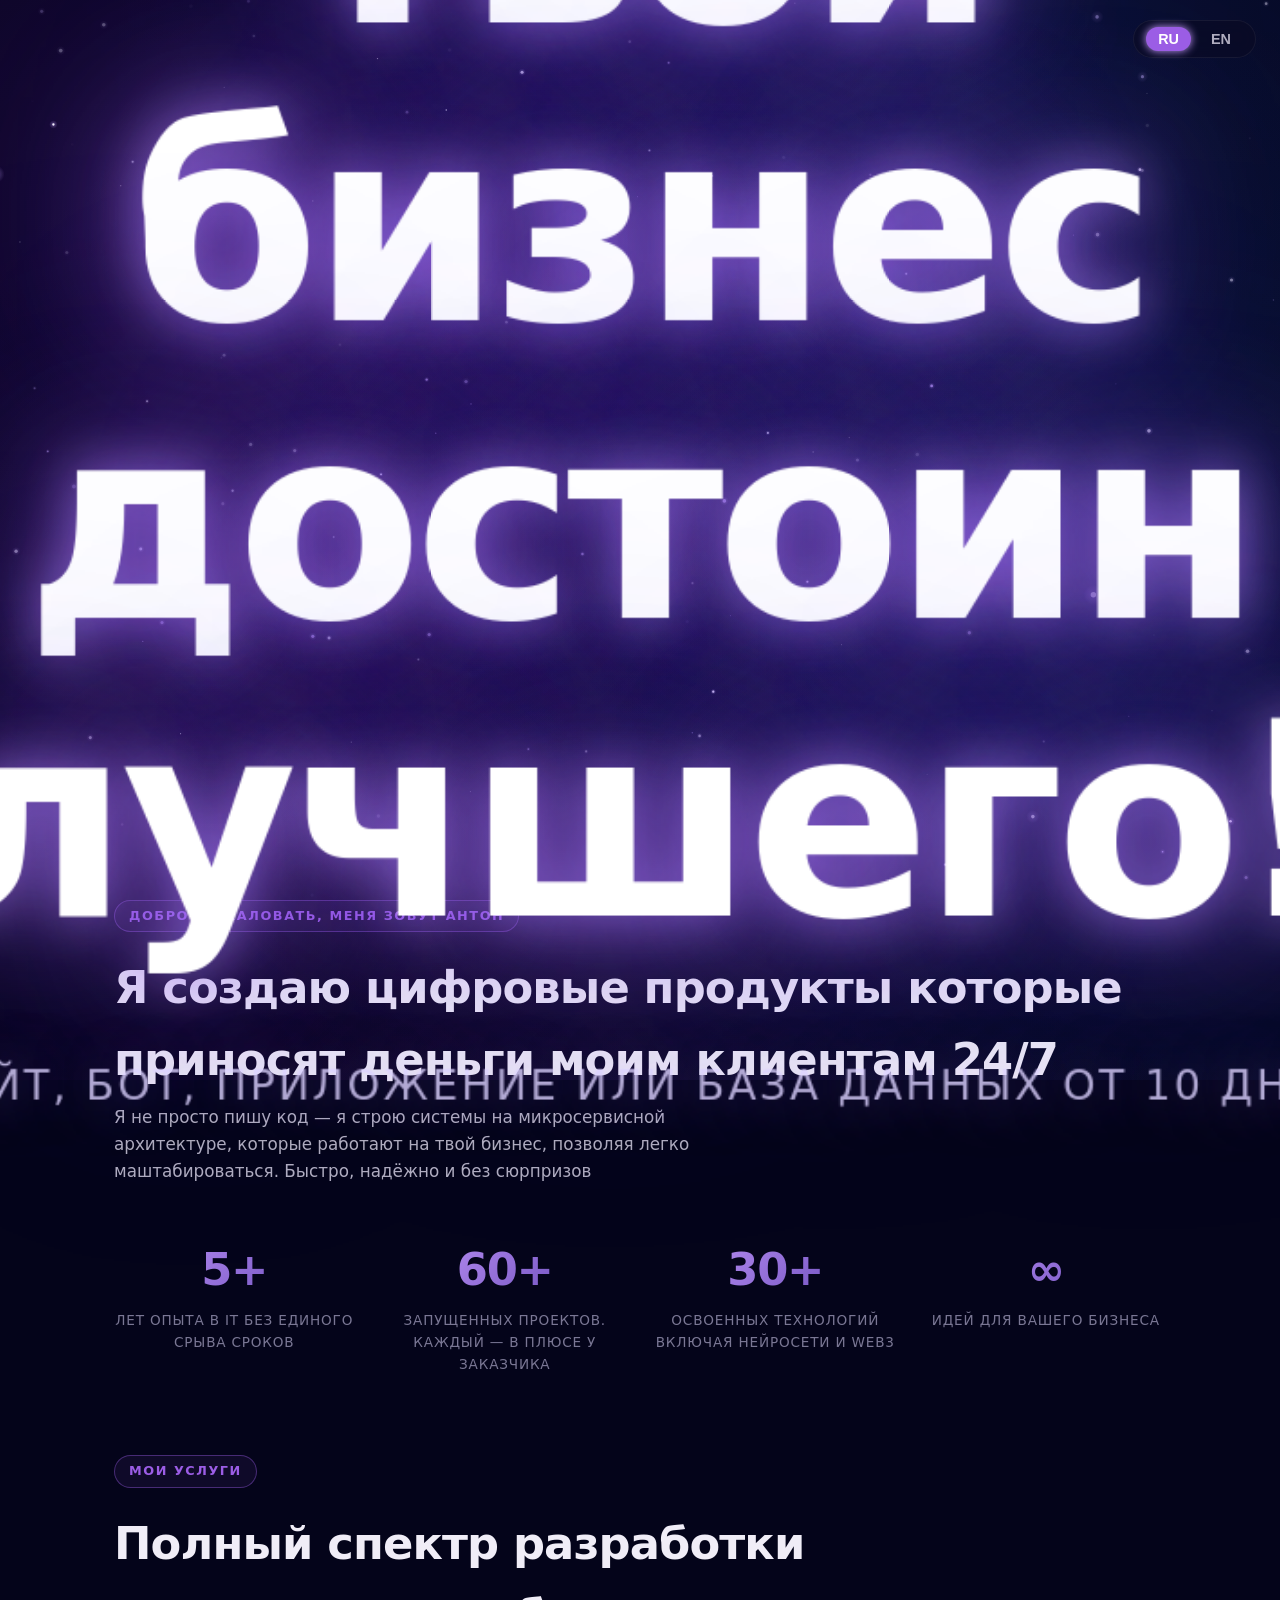
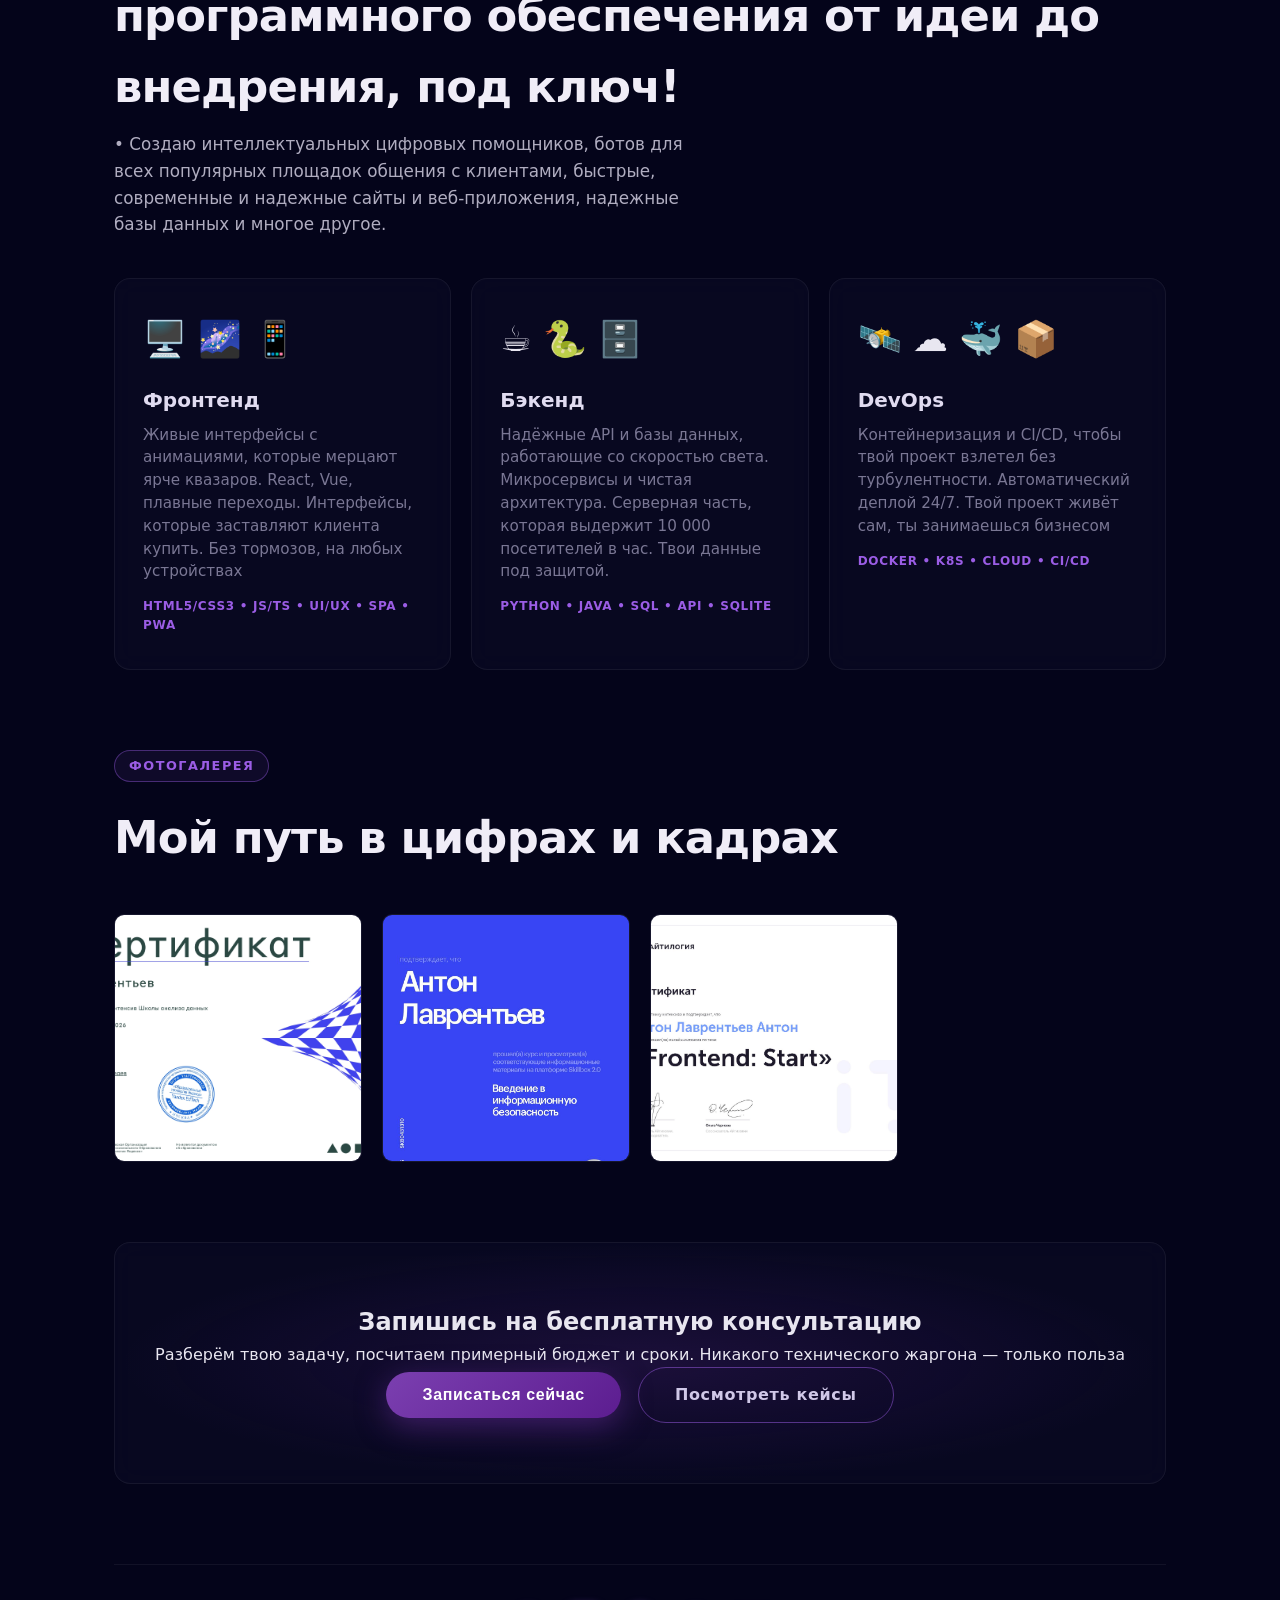
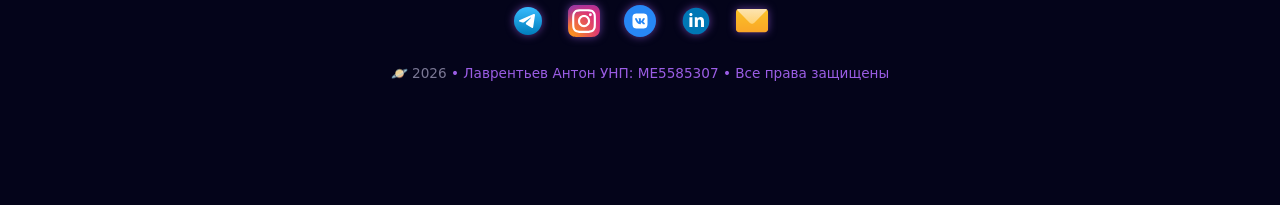
==== commit 41eb96cb: "Update index.html" ====
--- a/index.html
+++ b/index.html
@@ -6,8 +6,8 @@
     <meta name="viewport" content="width=device-width, initial-scale=1.0">
     
     <!-- Стандартные SEO-теги (основной язык — русский) -->
-    <title data-i18n="title">Lav Lab IT— портфолио разработчика | Антон Лаврентьев</title>
-    <meta name="description" data-i18n="description" content="Портфолио разработчика программного обеспечения: проекты, навыки, контакты. Создаю современные сайты и приложения.">
+    <title data-i18n="title">LavLab-IT— разработка программного обеспечения в РБ г. Могилев</title>
+    <meta name="description" data-i18n="description" content="Оказание услуг по разработке программного обеспечения: боты, сайты, приложения, базы данных, AI-ассистенты. Услуги DevOps CI/CD, развертование и делой.">
     
     <link rel="stylesheet" href="css/style.css">
 </head>
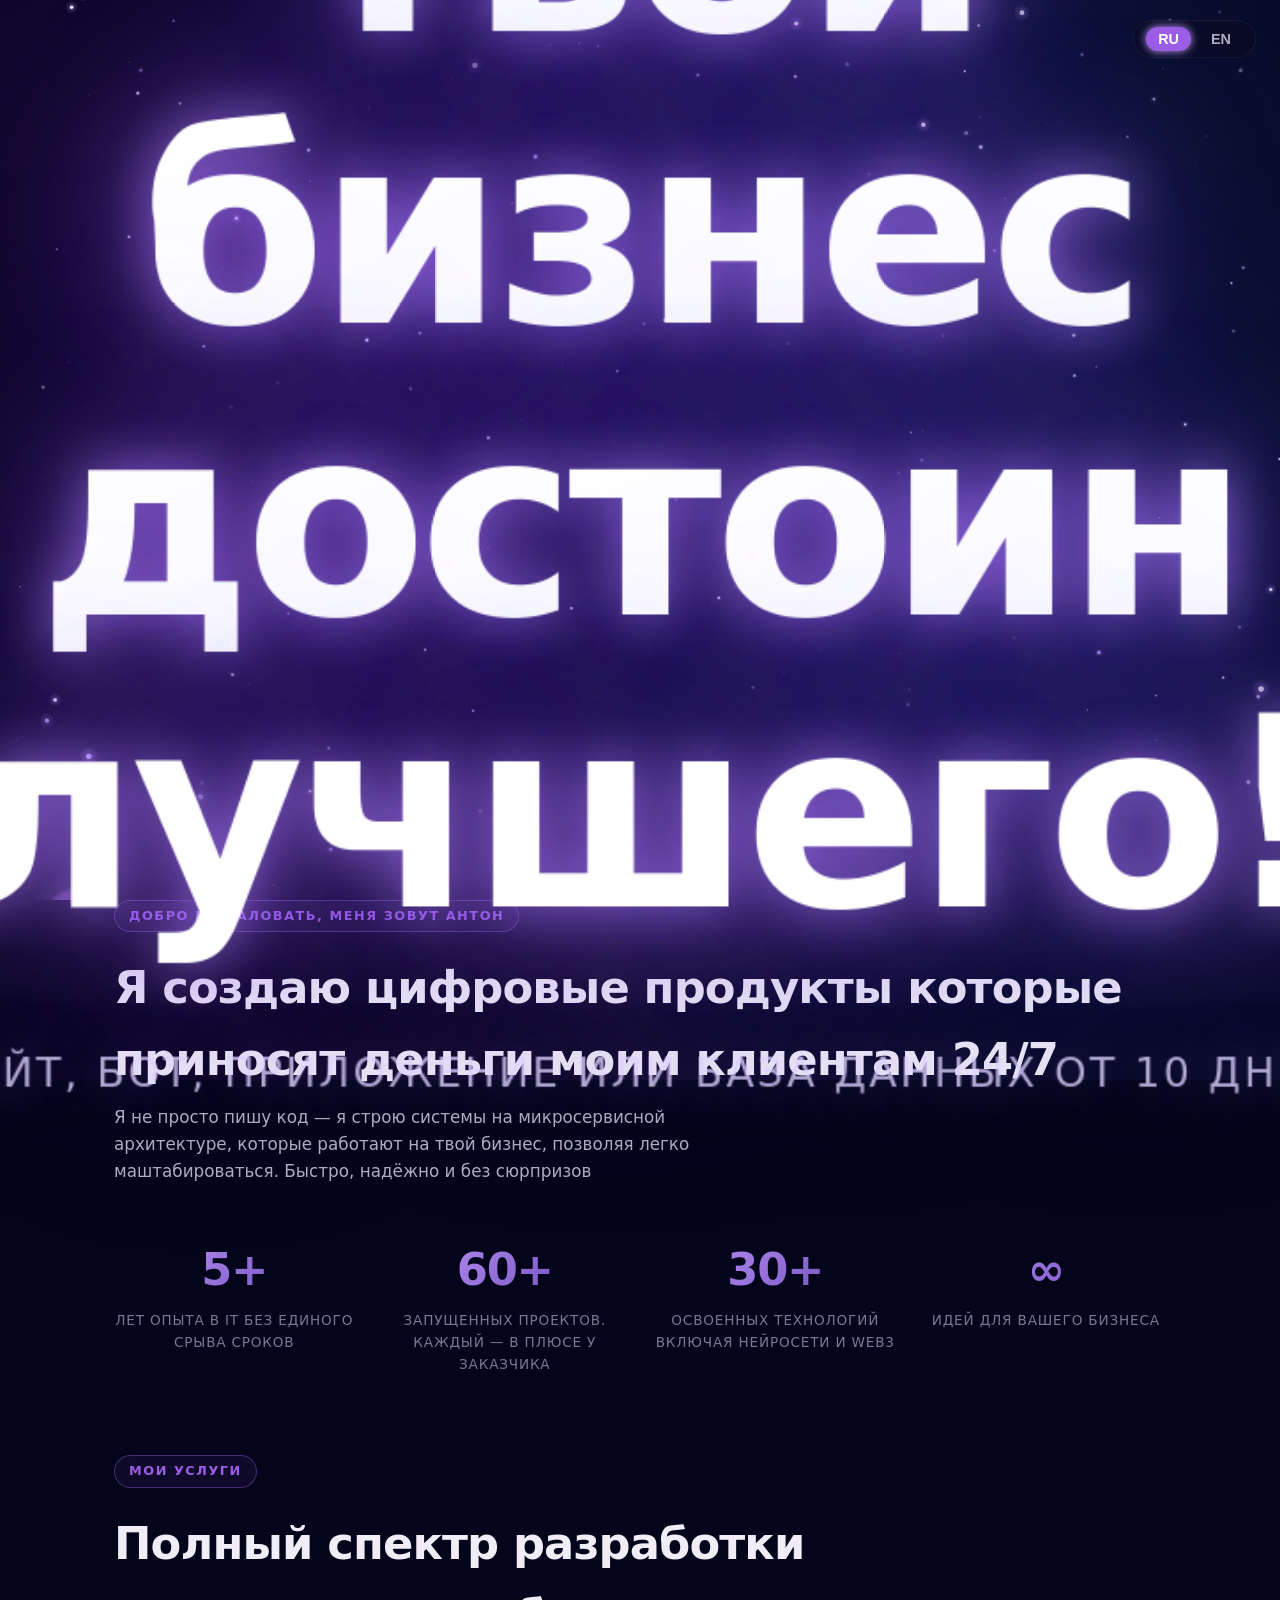
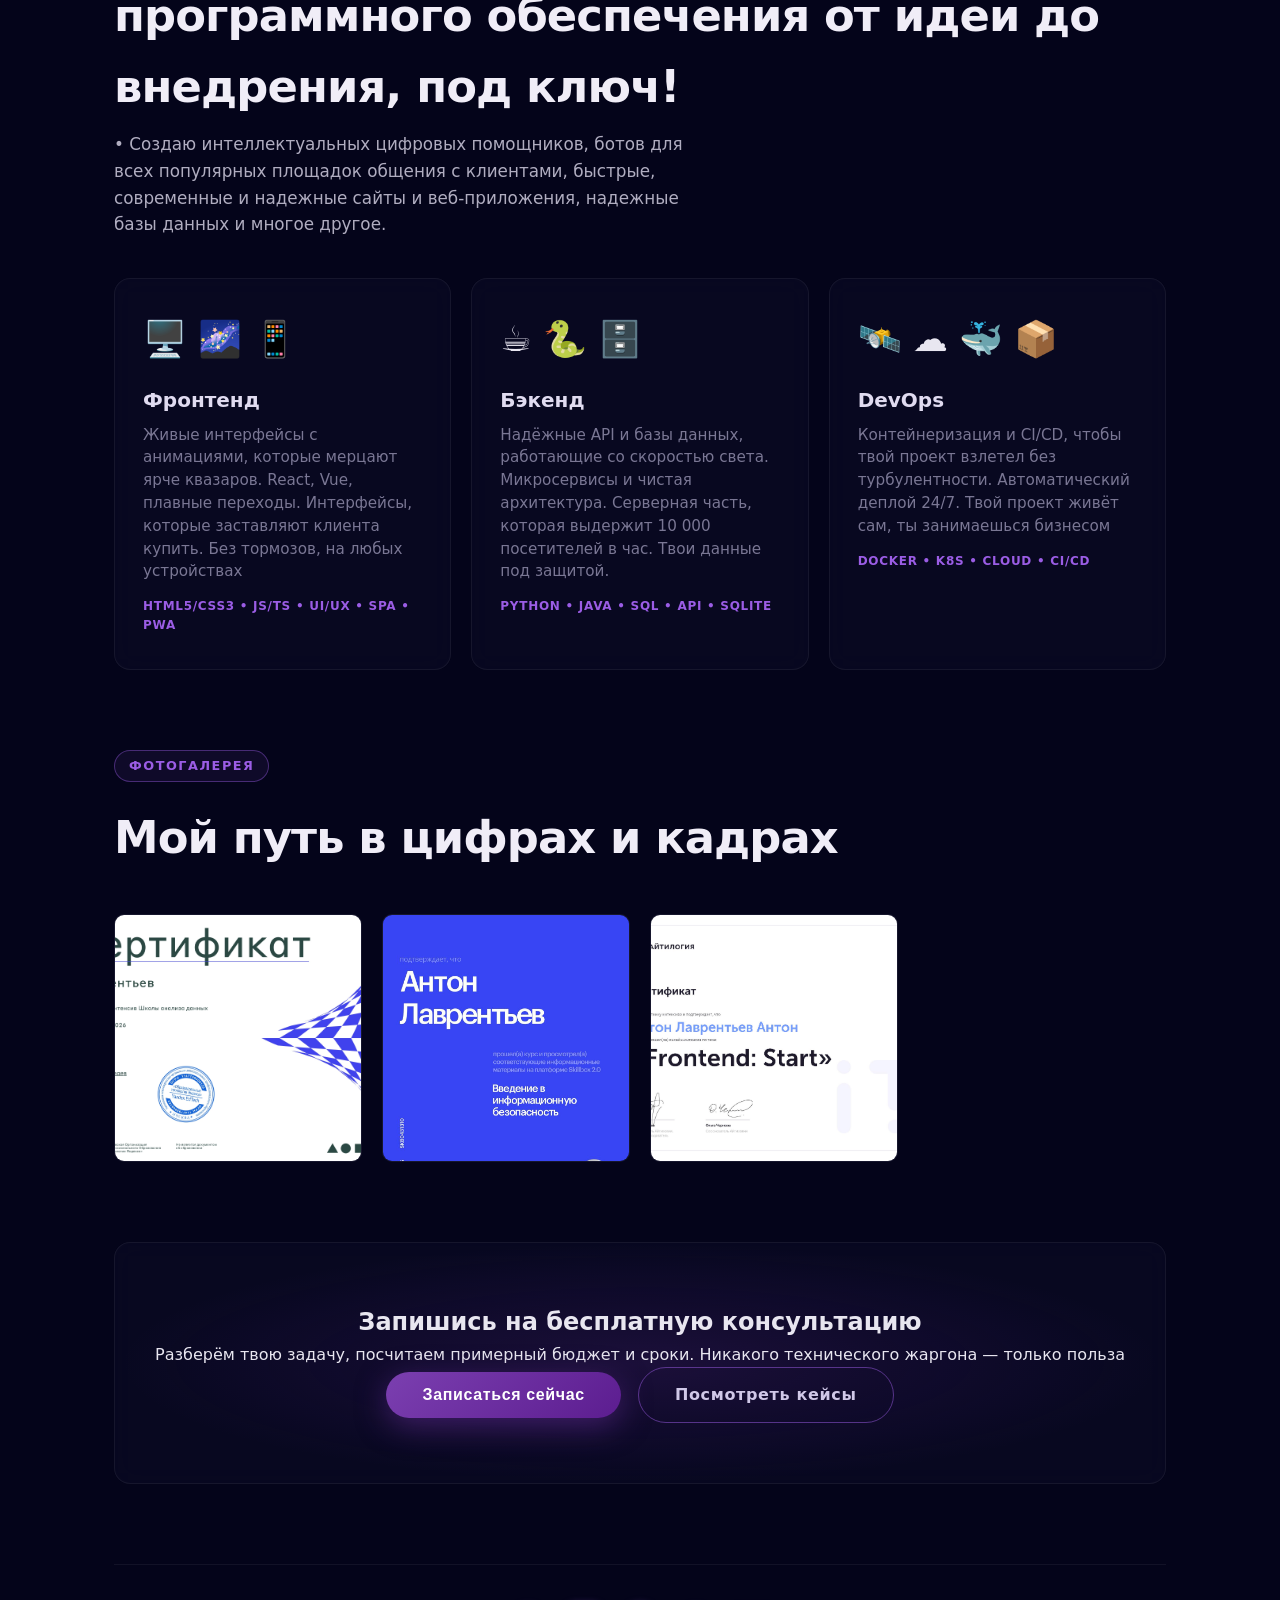
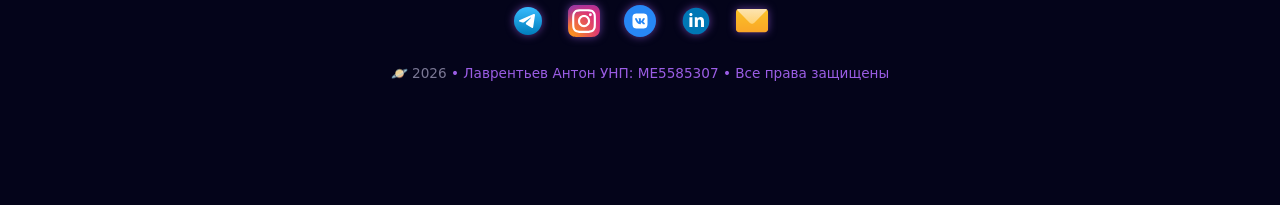
==== commit 02635d7a: "Update index.html" ====
--- a/index.html
+++ b/index.html
@@ -1,7 +1,7 @@
 <!DOCTYPE html>
 <html lang="ru">
 <head>
-    <meta name="google-site-verification" content="ukMsgG-inMY1Nw3YggM6XoAOdl7BHRd47Bbz0P9wOM4" />
+    <meta name="google-site-verification" content="ss2gHUizJMd7hmYS-XwIVRKaCujO-QHFeTeT6we5KJ4" />
     <meta charset="UTF-8">
     <meta name="viewport" content="width=device-width, initial-scale=1.0">
     
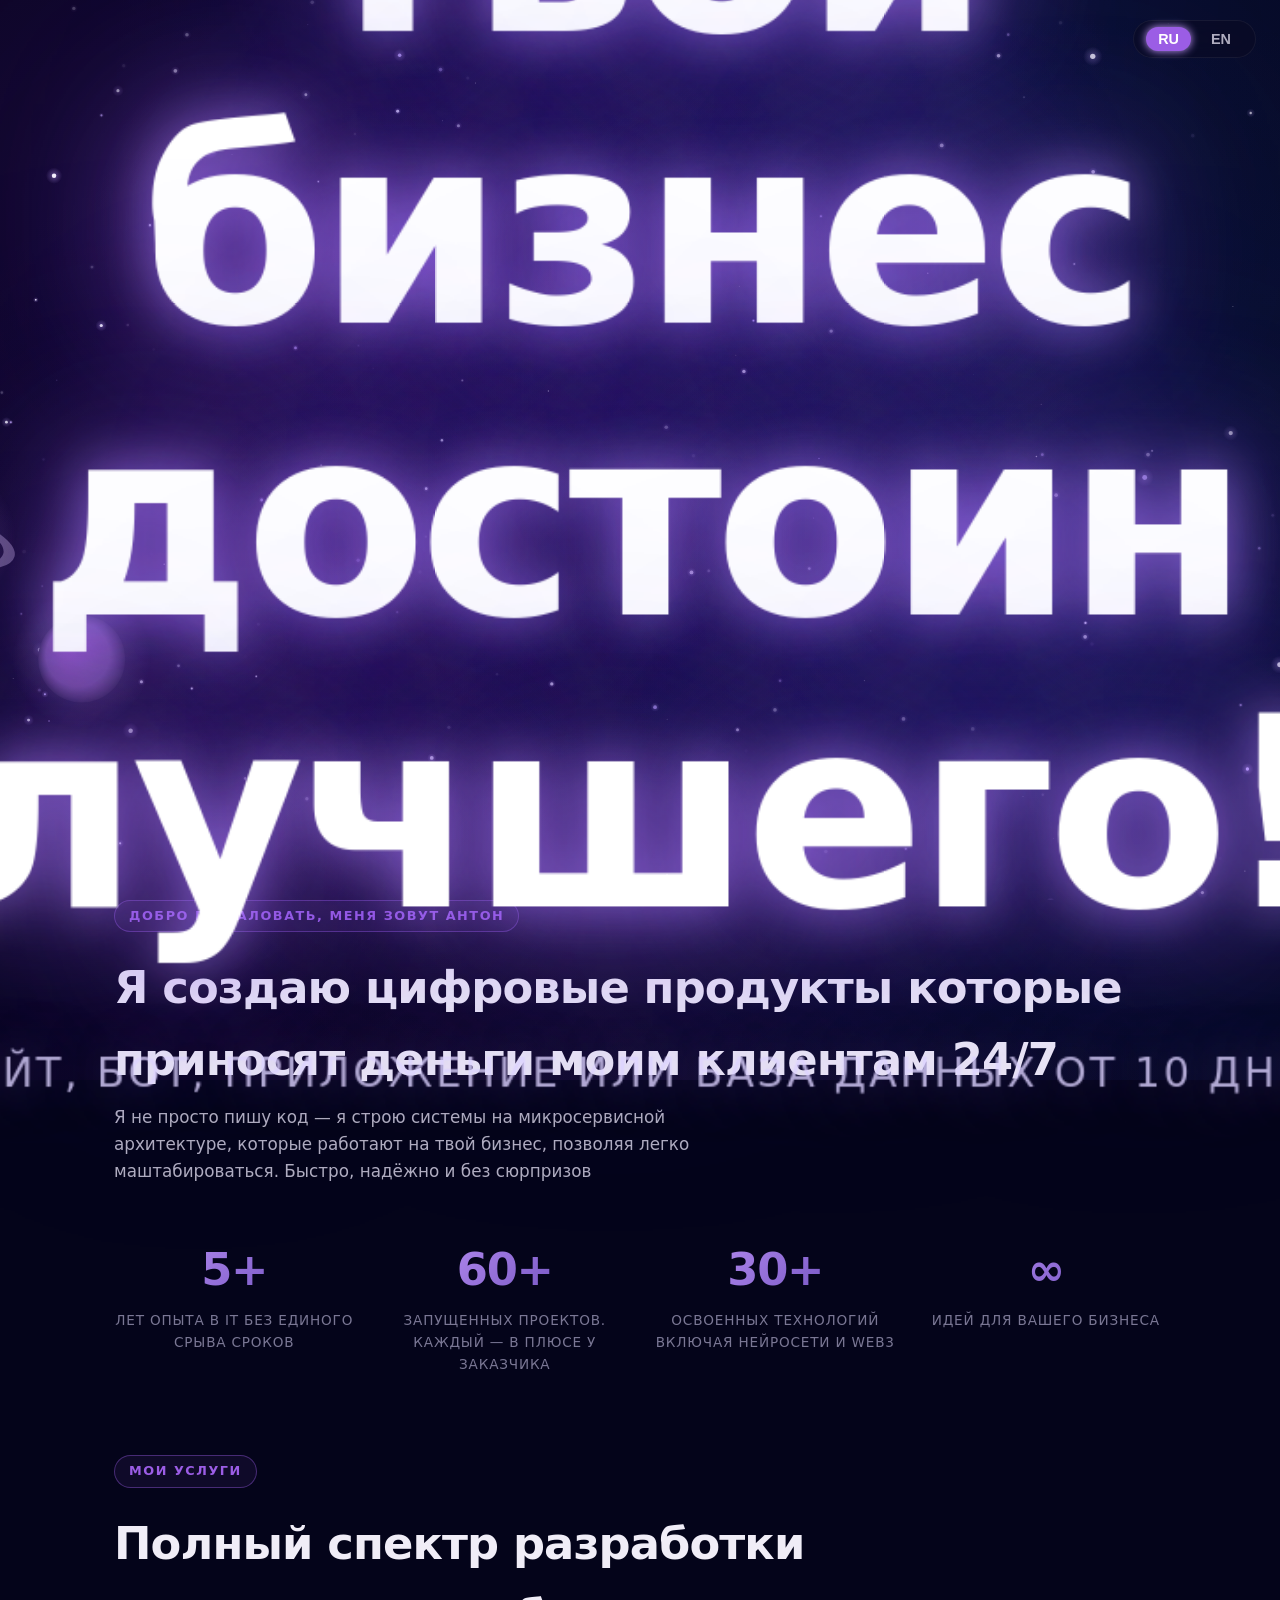
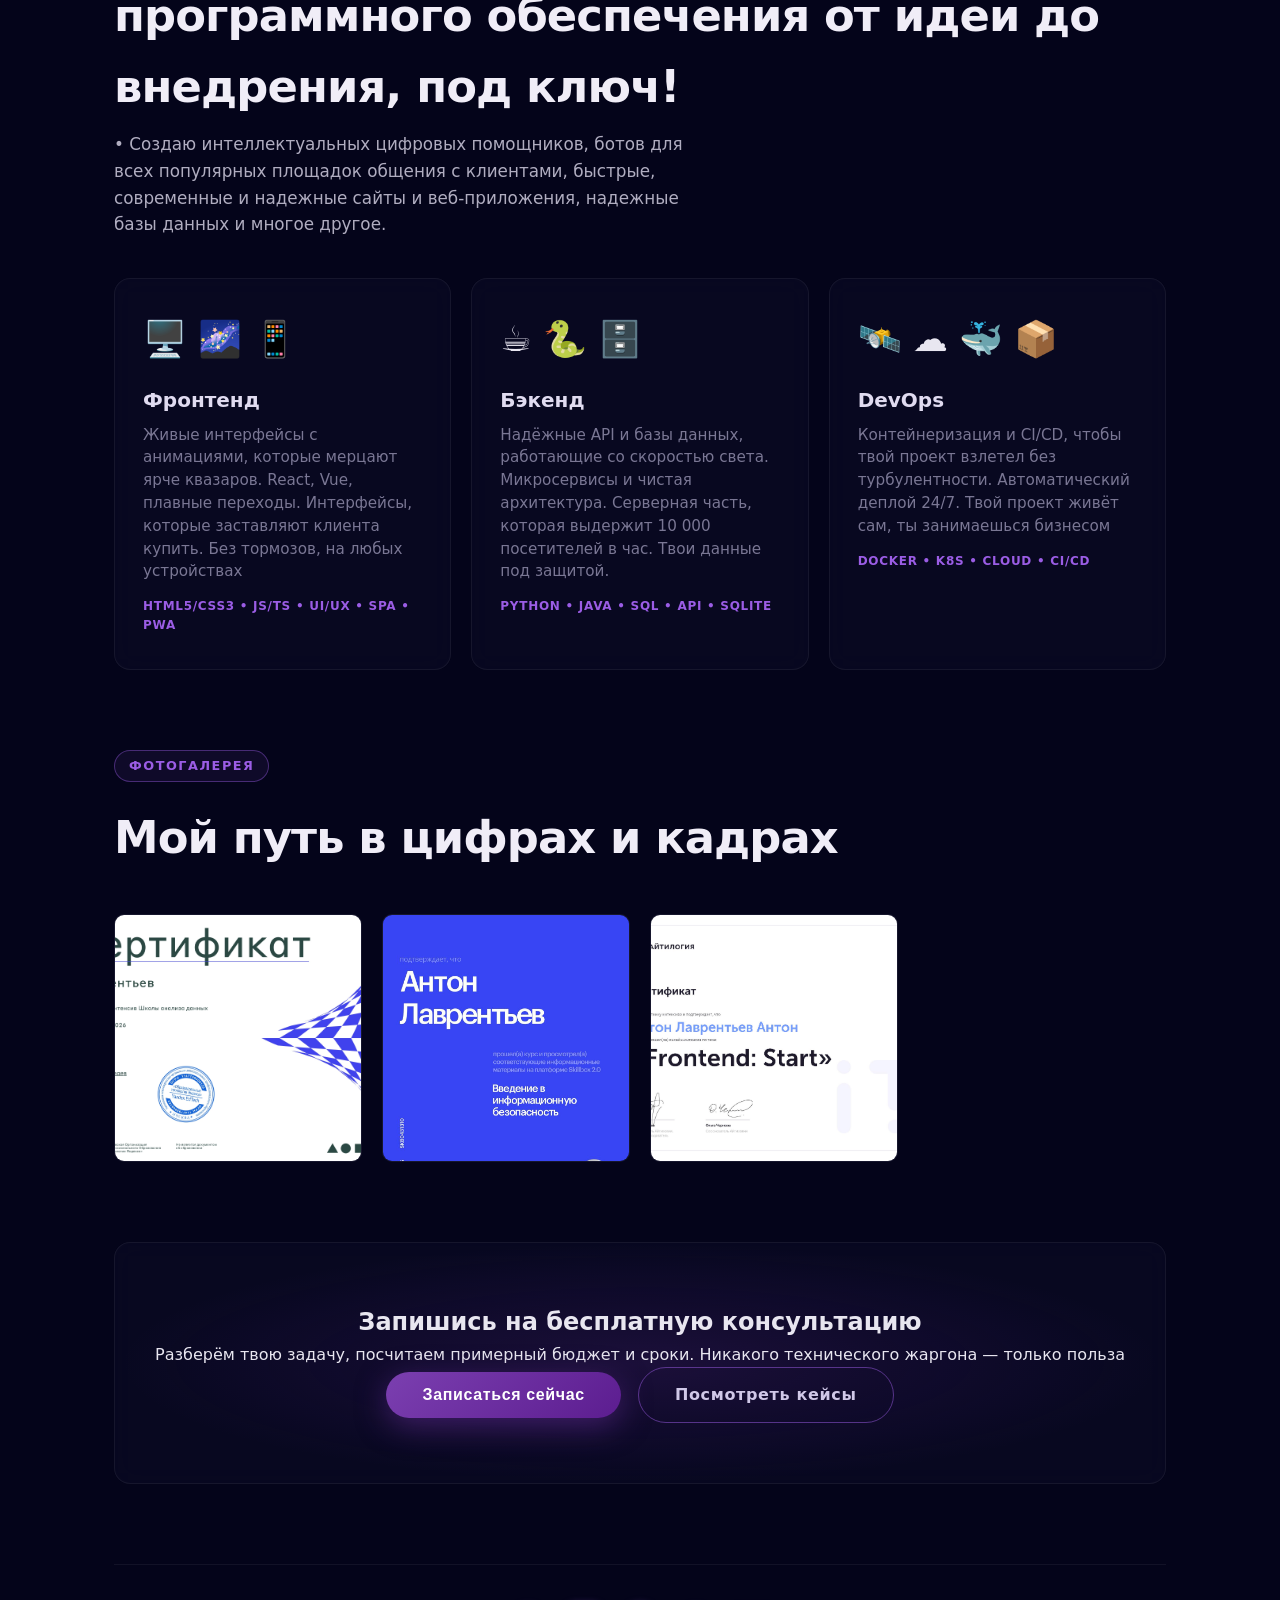
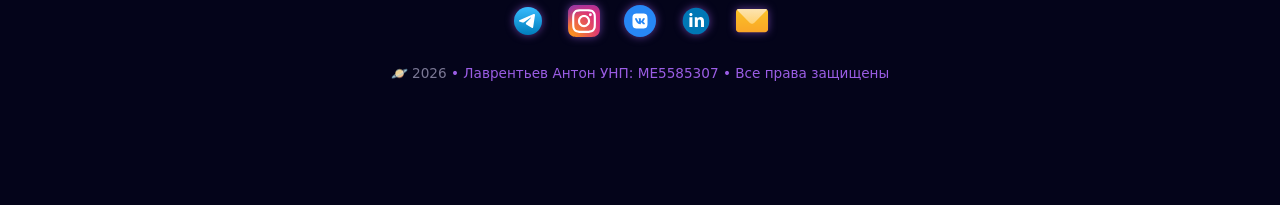
==== commit 9e43df53: "Update index.html <link rel="canonical" href="https://lavlab-it.is-a.dev/" />" ====
--- a/index.html
+++ b/index.html
@@ -8,7 +8,7 @@
     <!-- Стандартные SEO-теги (основной язык — русский) -->
     <title data-i18n="title">LavLab-IT— разработка программного обеспечения в РБ г. Могилев</title>
     <meta name="description" data-i18n="description" content="Оказание услуг по разработке программного обеспечения: боты, сайты, приложения, базы данных, AI-ассистенты. Услуги DevOps CI/CD, развертование и делой.">
-    
+    <link rel="canonical" href="https://lavlab-it.is-a.dev/" />
     <link rel="stylesheet" href="css/style.css">
 </head>
 <body>
